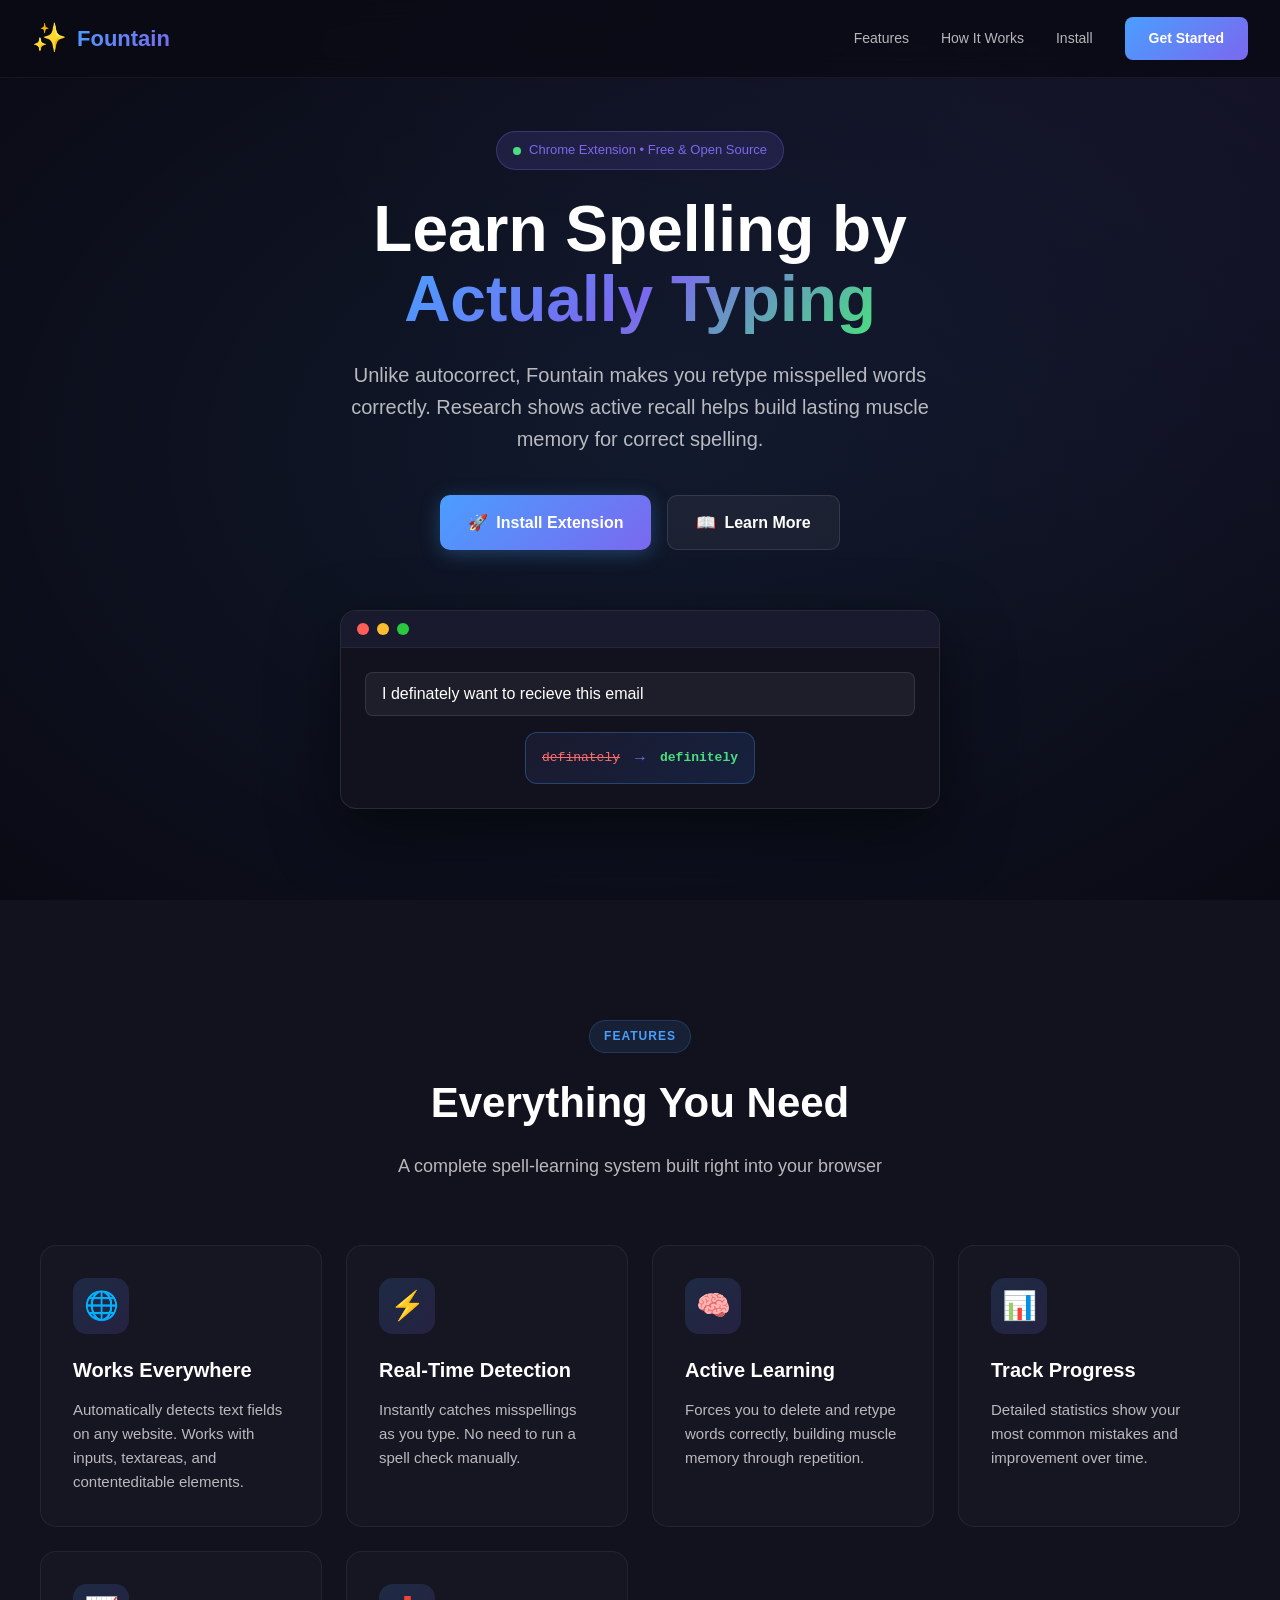
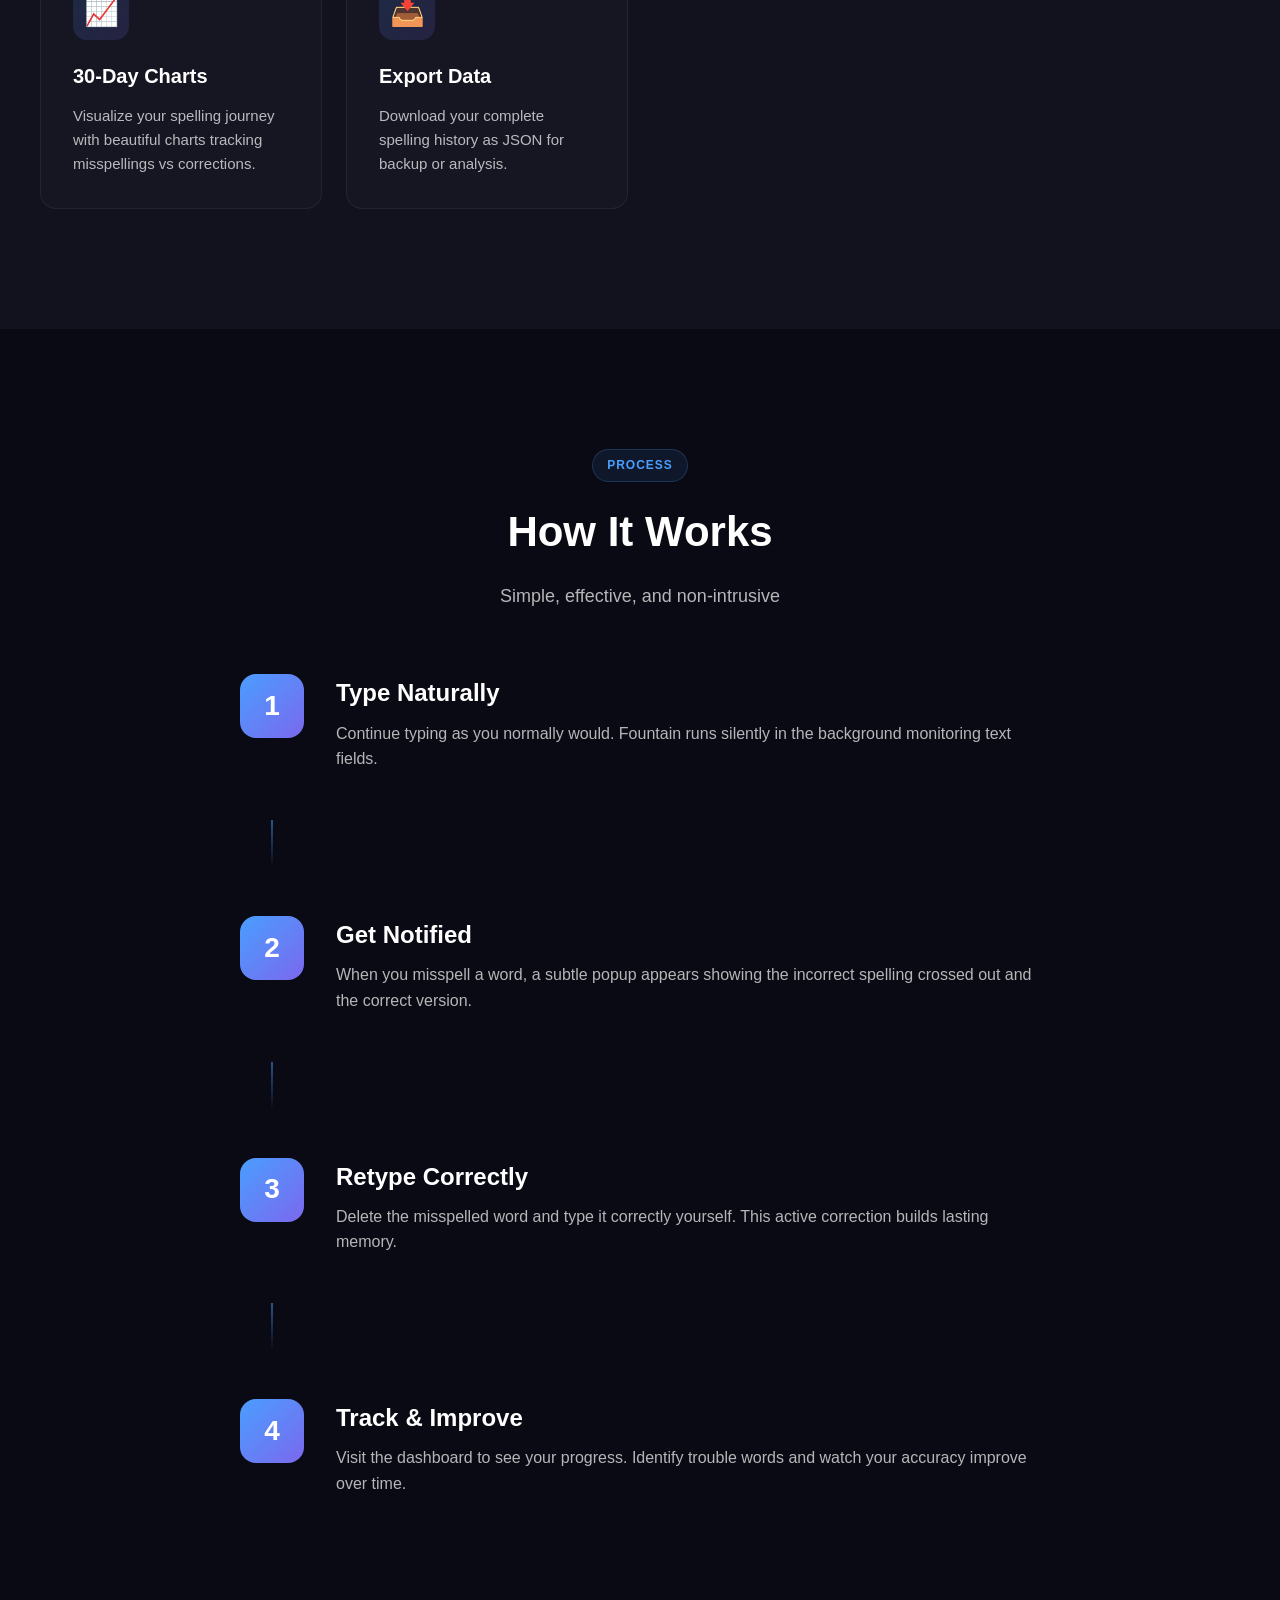
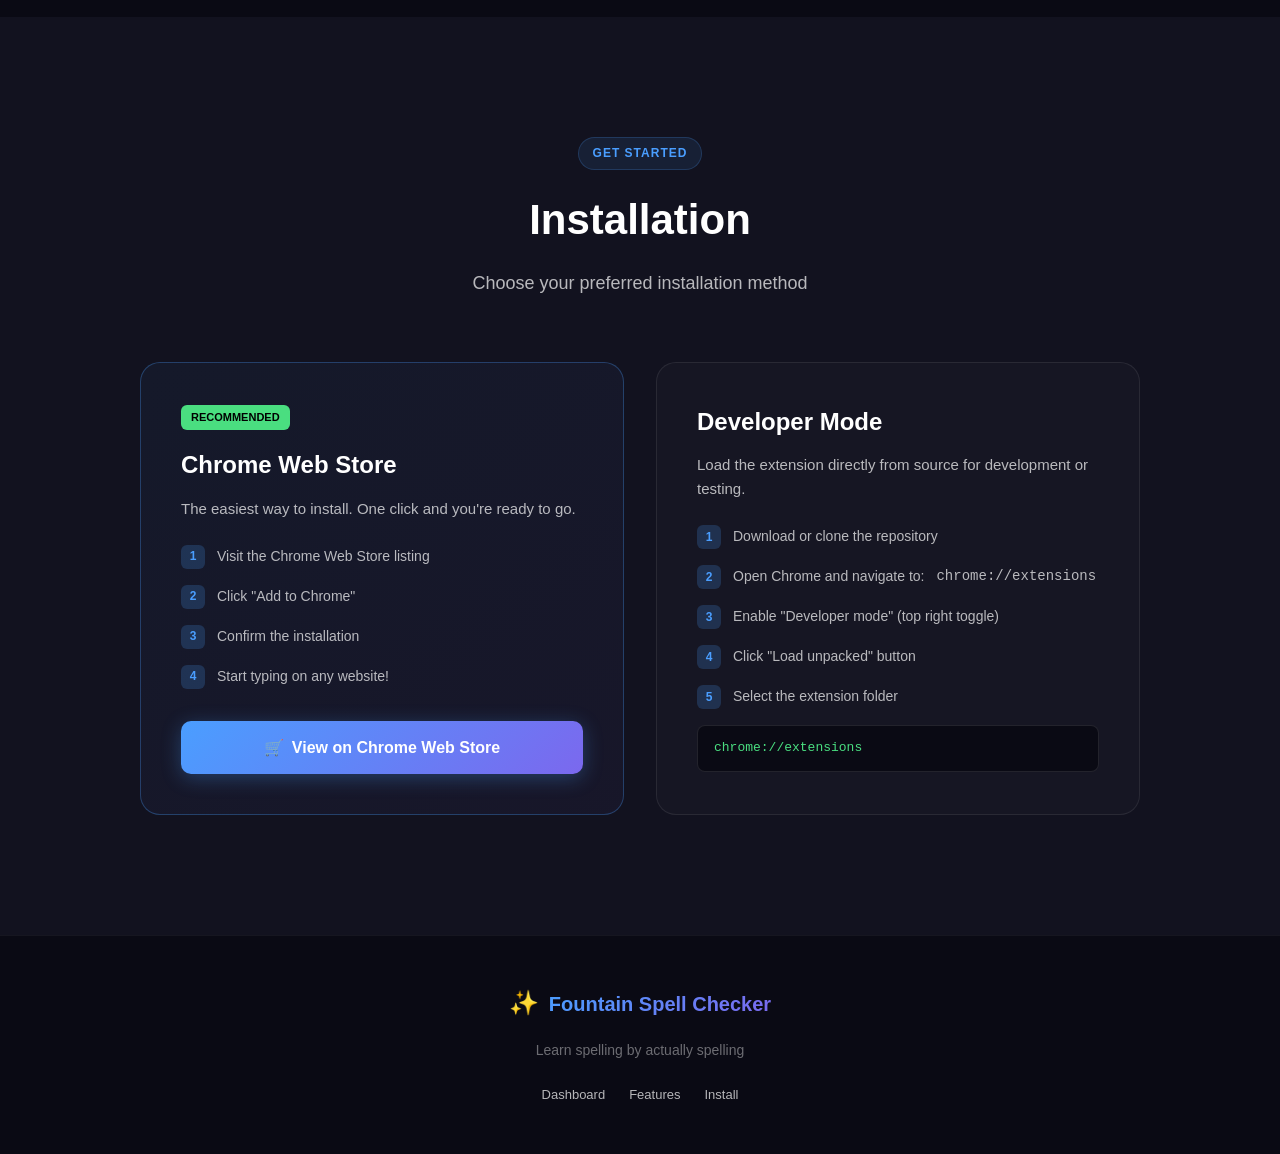
==== landing.html @ f5c1f51e "Initial commit: Fountain Spell Checker Chrome Extension" ====
<!DOCTYPE html>
<html lang="en">
<head>
  <meta charset="UTF-8">
  <meta name="viewport" content="width=device-width, initial-scale=1.0">
  <title>Fountain Spell Checker - Learn by Retyping</title>
  <style>
    /**
     * Fountain Spell Checker - Landing Page Styles
     * Dark theme with blue (#4a9eff) and purple (#7b68ee) accents
     */
    
    /* ============================================================
       CSS VARIABLES
       ============================================================ */
    :root {
      --bg-primary: #0a0a14;
      --bg-secondary: #12121f;
      --bg-tertiary: #1a1a2e;
      --text-primary: #ffffff;
      --text-secondary: rgba(255, 255, 255, 0.7);
      --text-muted: rgba(255, 255, 255, 0.4);
      --accent-blue: #4a9eff;
      --accent-purple: #7b68ee;
      --accent-green: #4ade80;
      --accent-red: #ff6b6b;
    }
    
    /* ============================================================
       BASE STYLES
       ============================================================ */
    * {
      margin: 0;
      padding: 0;
      box-sizing: border-box;
    }
    
    html {
      scroll-behavior: smooth;
    }
    
    body {
      font-family: 'Segoe UI', -apple-system, BlinkMacSystemFont, Roboto, sans-serif;
      background: var(--bg-primary);
      color: var(--text-primary);
      line-height: 1.6;
      overflow-x: hidden;
    }
    
    /* ============================================================
       NAVIGATION
       ============================================================ */
    nav {
      position: fixed;
      top: 0;
      left: 0;
      right: 0;
      z-index: 100;
      padding: 16px 32px;
      display: flex;
      justify-content: space-between;
      align-items: center;
      background: rgba(10, 10, 20, 0.8);
      backdrop-filter: blur(12px);
      border-bottom: 1px solid rgba(255, 255, 255, 0.05);
    }
    
    .nav-logo {
      display: flex;
      align-items: center;
      gap: 10px;
      text-decoration: none;
    }
    
    .nav-logo-icon {
      font-size: 28px;
    }
    
    .nav-logo-text {
      font-size: 22px;
      font-weight: 700;
      background: linear-gradient(135deg, var(--accent-blue), var(--accent-purple));
      -webkit-background-clip: text;
      -webkit-text-fill-color: transparent;
      background-clip: text;
    }
    
    .nav-links {
      display: flex;
      gap: 32px;
      align-items: center;
    }
    
    .nav-links a {
      color: var(--text-secondary);
      text-decoration: none;
      font-size: 14px;
      transition: color 0.2s ease;
    }
    
    .nav-links a:hover {
      color: var(--text-primary);
    }
    
    .nav-cta {
      padding: 10px 24px;
      background: linear-gradient(135deg, var(--accent-blue), var(--accent-purple));
      border-radius: 8px;
      font-weight: 600;
      color: white !important;
      transition: transform 0.2s ease, box-shadow 0.2s ease;
    }
    
    .nav-cta:hover {
      transform: translateY(-2px);
      box-shadow: 0 4px 20px rgba(74, 158, 255, 0.4);
    }
    
    /* ============================================================
       HERO SECTION
       ============================================================ */
    .hero {
      min-height: 100vh;
      display: flex;
      flex-direction: column;
      justify-content: center;
      align-items: center;
      text-align: center;
      padding: 120px 32px 80px;
      position: relative;
      overflow: hidden;
    }
    
    .hero::before {
      content: '';
      position: absolute;
      top: -50%;
      left: -50%;
      width: 200%;
      height: 200%;
      background: radial-gradient(ellipse at center, rgba(74, 158, 255, 0.1) 0%, transparent 50%),
                  radial-gradient(ellipse at 80% 20%, rgba(123, 104, 238, 0.1) 0%, transparent 40%);
      animation: aurora 20s ease infinite;
    }
    
    @keyframes aurora {
      0%, 100% { transform: rotate(0deg) scale(1); }
      50% { transform: rotate(180deg) scale(1.1); }
    }
    
    .hero-content {
      position: relative;
      z-index: 1;
      max-width: 800px;
    }
    
    .hero-badge {
      display: inline-flex;
      align-items: center;
      gap: 8px;
      padding: 8px 16px;
      background: rgba(123, 104, 238, 0.15);
      border: 1px solid rgba(123, 104, 238, 0.3);
      border-radius: 50px;
      font-size: 13px;
      color: var(--accent-purple);
      margin-bottom: 24px;
    }
    
    .hero-badge-dot {
      width: 8px;
      height: 8px;
      background: var(--accent-green);
      border-radius: 50%;
      animation: pulse 2s ease infinite;
    }
    
    @keyframes pulse {
      0%, 100% { opacity: 1; }
      50% { opacity: 0.5; }
    }
    
    .hero-title {
      font-size: 64px;
      font-weight: 800;
      line-height: 1.1;
      margin-bottom: 24px;
    }
    
    .hero-title-gradient {
      background: linear-gradient(135deg, var(--accent-blue), var(--accent-purple), var(--accent-green));
      -webkit-background-clip: text;
      -webkit-text-fill-color: transparent;
      background-clip: text;
    }
    
    .hero-subtitle {
      font-size: 20px;
      color: var(--text-secondary);
      max-width: 600px;
      margin: 0 auto 40px;
    }
    
    .hero-buttons {
      display: flex;
      gap: 16px;
      justify-content: center;
      flex-wrap: wrap;
    }
    
    .btn {
      display: inline-flex;
      align-items: center;
      gap: 8px;
      padding: 14px 28px;
      border-radius: 10px;
      font-size: 16px;
      font-weight: 600;
      text-decoration: none;
      transition: all 0.3s ease;
      cursor: pointer;
      border: none;
    }
    
    .btn-primary {
      background: linear-gradient(135deg, var(--accent-blue), var(--accent-purple));
      color: white;
      box-shadow: 0 4px 20px rgba(74, 158, 255, 0.3);
    }
    
    .btn-primary:hover {
      transform: translateY(-3px);
      box-shadow: 0 8px 32px rgba(74, 158, 255, 0.4);
    }
    
    .btn-secondary {
      background: rgba(255, 255, 255, 0.05);
      color: var(--text-primary);
      border: 1px solid rgba(255, 255, 255, 0.1);
    }
    
    .btn-secondary:hover {
      background: rgba(255, 255, 255, 0.1);
      border-color: rgba(255, 255, 255, 0.2);
    }
    
    /* Demo Preview */
    .hero-demo {
      margin-top: 60px;
      position: relative;
    }
    
    .demo-window {
      background: var(--bg-secondary);
      border: 1px solid rgba(255, 255, 255, 0.1);
      border-radius: 16px;
      overflow: hidden;
      box-shadow: 0 24px 64px rgba(0, 0, 0, 0.5);
      max-width: 600px;
      margin: 0 auto;
    }
    
    .demo-titlebar {
      display: flex;
      align-items: center;
      gap: 8px;
      padding: 12px 16px;
      background: var(--bg-tertiary);
      border-bottom: 1px solid rgba(255, 255, 255, 0.05);
    }
    
    .demo-dot {
      width: 12px;
      height: 12px;
      border-radius: 50%;
    }
    
    .demo-dot.red { background: #ff5f57; }
    .demo-dot.yellow { background: #febc2e; }
    .demo-dot.green { background: #28c840; }
    
    .demo-content {
      padding: 24px;
    }
    
    .demo-input {
      width: 100%;
      padding: 12px 16px;
      background: rgba(255, 255, 255, 0.05);
      border: 1px solid rgba(255, 255, 255, 0.1);
      border-radius: 8px;
      color: var(--text-primary);
      font-size: 16px;
    }
    
    .demo-popup {
      display: inline-flex;
      align-items: center;
      gap: 12px;
      margin-top: 16px;
      padding: 12px 16px;
      background: linear-gradient(145deg, var(--bg-tertiary), #16213e);
      border: 1px solid rgba(74, 158, 255, 0.3);
      border-radius: 12px;
      animation: float 3s ease-in-out infinite;
    }
    
    @keyframes float {
      0%, 100% { transform: translateY(0); }
      50% { transform: translateY(-8px); }
    }
    
    .demo-wrong {
      color: var(--accent-red);
      text-decoration: line-through;
      font-family: monospace;
    }
    
    .demo-arrow {
      color: var(--accent-purple);
    }
    
    .demo-correct {
      color: var(--accent-green);
      font-family: monospace;
      font-weight: 600;
    }
    
    /* ============================================================
       FEATURES SECTION
       ============================================================ */
    .features {
      padding: 120px 32px;
      background: var(--bg-secondary);
    }
    
    .section-header {
      text-align: center;
      max-width: 600px;
      margin: 0 auto 64px;
    }
    
    .section-label {
      display: inline-block;
      padding: 6px 14px;
      background: rgba(74, 158, 255, 0.1);
      border: 1px solid rgba(74, 158, 255, 0.2);
      border-radius: 50px;
      font-size: 12px;
      font-weight: 600;
      color: var(--accent-blue);
      text-transform: uppercase;
      letter-spacing: 1px;
      margin-bottom: 16px;
    }
    
    .section-title {
      font-size: 42px;
      font-weight: 700;
      margin-bottom: 16px;
    }
    
    .section-subtitle {
      font-size: 18px;
      color: var(--text-secondary);
    }
    
    .features-grid {
      display: grid;
      grid-template-columns: repeat(auto-fit, minmax(280px, 1fr));
      gap: 24px;
      max-width: 1200px;
      margin: 0 auto;
    }
    
    .feature-card {
      background: rgba(255, 255, 255, 0.02);
      border: 1px solid rgba(255, 255, 255, 0.06);
      border-radius: 16px;
      padding: 32px;
      transition: all 0.3s ease;
    }
    
    .feature-card:hover {
      background: rgba(255, 255, 255, 0.04);
      border-color: rgba(74, 158, 255, 0.2);
      transform: translateY(-4px);
    }
    
    .feature-icon {
      width: 56px;
      height: 56px;
      background: linear-gradient(135deg, rgba(74, 158, 255, 0.15), rgba(123, 104, 238, 0.15));
      border-radius: 14px;
      display: flex;
      align-items: center;
      justify-content: center;
      font-size: 28px;
      margin-bottom: 20px;
    }
    
    .feature-title {
      font-size: 20px;
      font-weight: 600;
      margin-bottom: 12px;
    }
    
    .feature-description {
      font-size: 15px;
      color: var(--text-secondary);
      line-height: 1.6;
    }
    
    /* ============================================================
       HOW IT WORKS SECTION
       ============================================================ */
    .how-it-works {
      padding: 120px 32px;
      background: var(--bg-primary);
    }
    
    .steps {
      display: flex;
      flex-direction: column;
      gap: 48px;
      max-width: 800px;
      margin: 0 auto;
    }
    
    .step {
      display: flex;
      gap: 32px;
      align-items: flex-start;
    }
    
    .step-number {
      flex-shrink: 0;
      width: 64px;
      height: 64px;
      background: linear-gradient(135deg, var(--accent-blue), var(--accent-purple));
      border-radius: 16px;
      display: flex;
      align-items: center;
      justify-content: center;
      font-size: 28px;
      font-weight: 700;
      color: white;
    }
    
    .step-content {
      flex: 1;
    }
    
    .step-title {
      font-size: 24px;
      font-weight: 600;
      margin-bottom: 8px;
    }
    
    .step-description {
      font-size: 16px;
      color: var(--text-secondary);
    }
    
    .step-connector {
      width: 2px;
      height: 48px;
      background: linear-gradient(to bottom, rgba(74, 158, 255, 0.5), transparent);
      margin-left: 31px;
    }
    
    /* ============================================================
       INSTALLATION SECTION
       ============================================================ */
    .installation {
      padding: 120px 32px;
      background: var(--bg-secondary);
    }
    
    .install-methods {
      display: grid;
      grid-template-columns: repeat(auto-fit, minmax(350px, 1fr));
      gap: 32px;
      max-width: 1000px;
      margin: 0 auto;
    }
    
    .install-card {
      background: rgba(255, 255, 255, 0.02);
      border: 1px solid rgba(255, 255, 255, 0.08);
      border-radius: 20px;
      padding: 40px;
    }
    
    .install-card.recommended {
      border-color: rgba(74, 158, 255, 0.3);
      background: linear-gradient(145deg, rgba(74, 158, 255, 0.05), rgba(123, 104, 238, 0.05));
    }
    
    .install-badge {
      display: inline-block;
      padding: 4px 10px;
      background: var(--accent-green);
      border-radius: 6px;
      font-size: 11px;
      font-weight: 600;
      color: black;
      text-transform: uppercase;
      margin-bottom: 16px;
    }
    
    .install-title {
      font-size: 24px;
      font-weight: 600;
      margin-bottom: 12px;
    }
    
    .install-description {
      font-size: 15px;
      color: var(--text-secondary);
      margin-bottom: 24px;
    }
    
    .install-steps {
      list-style: none;
      counter-reset: install-counter;
    }
    
    .install-steps li {
      counter-increment: install-counter;
      display: flex;
      align-items: flex-start;
      gap: 12px;
      margin-bottom: 16px;
      font-size: 14px;
      color: var(--text-secondary);
    }
    
    .install-steps li::before {
      content: counter(install-counter);
      flex-shrink: 0;
      width: 24px;
      height: 24px;
      background: rgba(74, 158, 255, 0.2);
      border-radius: 6px;
      display: flex;
      align-items: center;
      justify-content: center;
      font-size: 12px;
      font-weight: 600;
      color: var(--accent-blue);
    }
    
    .install-code {
      background: var(--bg-primary);
      border: 1px solid rgba(255, 255, 255, 0.1);
      border-radius: 8px;
      padding: 12px 16px;
      font-family: monospace;
      font-size: 13px;
      color: var(--accent-green);
      margin-top: 16px;
      word-break: break-all;
    }
    
    /* ============================================================
       FOOTER
       ============================================================ */
    footer {
      padding: 48px 32px;
      background: var(--bg-primary);
      border-top: 1px solid rgba(255, 255, 255, 0.05);
      text-align: center;
    }
    
    .footer-logo {
      display: flex;
      align-items: center;
      justify-content: center;
      gap: 10px;
      margin-bottom: 16px;
    }
    
    .footer-logo-icon {
      font-size: 24px;
    }
    
    .footer-logo-text {
      font-size: 20px;
      font-weight: 700;
      background: linear-gradient(135deg, var(--accent-blue), var(--accent-purple));
      -webkit-background-clip: text;
      -webkit-text-fill-color: transparent;
      background-clip: text;
    }
    
    .footer-tagline {
      font-size: 14px;
      color: var(--text-muted);
      margin-bottom: 24px;
    }
    
    .footer-links {
      display: flex;
      gap: 24px;
      justify-content: center;
    }
    
    .footer-links a {
      font-size: 13px;
      color: var(--text-secondary);
      text-decoration: none;
      transition: color 0.2s ease;
    }
    
    .footer-links a:hover {
      color: var(--accent-blue);
    }
    
    /* ============================================================
       RESPONSIVE
       ============================================================ */
    @media (max-width: 768px) {
      nav {
        padding: 12px 20px;
      }
      
      .nav-links {
        display: none;
      }
      
      .hero {
        padding: 100px 20px 60px;
      }
      
      .hero-title {
        font-size: 40px;
      }
      
      .hero-subtitle {
        font-size: 16px;
      }
      
      .features,
      .how-it-works,
      .installation {
        padding: 80px 20px;
      }
      
      .section-title {
        font-size: 32px;
      }
      
      .step {
        flex-direction: column;
        gap: 16px;
      }
      
      .step-connector {
        display: none;
      }
      
      .install-methods {
        grid-template-columns: 1fr;
      }
    }
  </style>
</head>
<body>
  <!-- Navigation -->
  <nav>
    <a href="#" class="nav-logo">
      <span class="nav-logo-icon">✨</span>
      <span class="nav-logo-text">Fountain</span>
    </a>
    <div class="nav-links">
      <a href="#features">Features</a>
      <a href="#how-it-works">How It Works</a>
      <a href="#installation">Install</a>
      <a href="#installation" class="nav-cta">Get Started</a>
    </div>
  </nav>

  <!-- Hero Section -->
  <section class="hero">
    <div class="hero-content">
      <div class="hero-badge">
        <span class="hero-badge-dot"></span>
        Chrome Extension • Free & Open Source
      </div>
      
      <h1 class="hero-title">
        Learn Spelling by<br>
        <span class="hero-title-gradient">Actually Typing</span>
      </h1>
      
      <p class="hero-subtitle">
        Unlike autocorrect, Fountain makes you retype misspelled words correctly. 
        Research shows active recall helps build lasting muscle memory for correct spelling.
      </p>
      
      <div class="hero-buttons">
        <a href="#installation" class="btn btn-primary">
          <span>🚀</span> Install Extension
        </a>
        <a href="#how-it-works" class="btn btn-secondary">
          <span>📖</span> Learn More
        </a>
      </div>
      
      <div class="hero-demo">
        <div class="demo-window">
          <div class="demo-titlebar">
            <span class="demo-dot red"></span>
            <span class="demo-dot yellow"></span>
            <span class="demo-dot green"></span>
          </div>
          <div class="demo-content">
            <input type="text" class="demo-input" value="I definately want to recieve this email" readonly>
            <div class="demo-popup">
              <span class="demo-wrong">definately</span>
              <span class="demo-arrow">→</span>
              <span class="demo-correct">definitely</span>
            </div>
          </div>
        </div>
      </div>
    </div>
  </section>

  <!-- Features Section -->
  <section class="features" id="features">
    <div class="section-header">
      <span class="section-label">Features</span>
      <h2 class="section-title">Everything You Need</h2>
      <p class="section-subtitle">
        A complete spell-learning system built right into your browser
      </p>
    </div>
    
    <div class="features-grid">
      <div class="feature-card">
        <div class="feature-icon">🌐</div>
        <h3 class="feature-title">Works Everywhere</h3>
        <p class="feature-description">
          Automatically detects text fields on any website. Works with inputs, textareas, and contenteditable elements.
        </p>
      </div>
      
      <div class="feature-card">
        <div class="feature-icon">⚡</div>
        <h3 class="feature-title">Real-Time Detection</h3>
        <p class="feature-description">
          Instantly catches misspellings as you type. No need to run a spell check manually.
        </p>
      </div>
      
      <div class="feature-card">
        <div class="feature-icon">🧠</div>
        <h3 class="feature-title">Active Learning</h3>
        <p class="feature-description">
          Forces you to delete and retype words correctly, building muscle memory through repetition.
        </p>
      </div>
      
      <div class="feature-card">
        <div class="feature-icon">📊</div>
        <h3 class="feature-title">Track Progress</h3>
        <p class="feature-description">
          Detailed statistics show your most common mistakes and improvement over time.
        </p>
      </div>
      
      <div class="feature-card">
        <div class="feature-icon">📈</div>
        <h3 class="feature-title">30-Day Charts</h3>
        <p class="feature-description">
          Visualize your spelling journey with beautiful charts tracking misspellings vs corrections.
        </p>
      </div>
      
      <div class="feature-card">
        <div class="feature-icon">📥</div>
        <h3 class="feature-title">Export Data</h3>
        <p class="feature-description">
          Download your complete spelling history as JSON for backup or analysis.
        </p>
      </div>
    </div>
  </section>

  <!-- How It Works Section -->
  <section class="how-it-works" id="how-it-works">
    <div class="section-header">
      <span class="section-label">Process</span>
      <h2 class="section-title">How It Works</h2>
      <p class="section-subtitle">
        Simple, effective, and non-intrusive
      </p>
    </div>
    
    <div class="steps">
      <div class="step">
        <div class="step-number">1</div>
        <div class="step-content">
          <h3 class="step-title">Type Naturally</h3>
          <p class="step-description">
            Continue typing as you normally would. Fountain runs silently in the background monitoring text fields.
          </p>
        </div>
      </div>
      
      <div class="step-connector"></div>
      
      <div class="step">
        <div class="step-number">2</div>
        <div class="step-content">
          <h3 class="step-title">Get Notified</h3>
          <p class="step-description">
            When you misspell a word, a subtle popup appears showing the incorrect spelling crossed out and the correct version.
          </p>
        </div>
      </div>
      
      <div class="step-connector"></div>
      
      <div class="step">
        <div class="step-number">3</div>
        <div class="step-content">
          <h3 class="step-title">Retype Correctly</h3>
          <p class="step-description">
            Delete the misspelled word and type it correctly yourself. This active correction builds lasting memory.
          </p>
        </div>
      </div>
      
      <div class="step-connector"></div>
      
      <div class="step">
        <div class="step-number">4</div>
        <div class="step-content">
          <h3 class="step-title">Track & Improve</h3>
          <p class="step-description">
            Visit the dashboard to see your progress. Identify trouble words and watch your accuracy improve over time.
          </p>
        </div>
      </div>
    </div>
  </section>

  <!-- Installation Section -->
  <section class="installation" id="installation">
    <div class="section-header">
      <span class="section-label">Get Started</span>
      <h2 class="section-title">Installation</h2>
      <p class="section-subtitle">
        Choose your preferred installation method
      </p>
    </div>
    
    <div class="install-methods">
      <div class="install-card recommended">
        <span class="install-badge">Recommended</span>
        <h3 class="install-title">Chrome Web Store</h3>
        <p class="install-description">
          The easiest way to install. One click and you're ready to go.
        </p>
        <ul class="install-steps">
          <li>Visit the Chrome Web Store listing</li>
          <li>Click "Add to Chrome"</li>
          <li>Confirm the installation</li>
          <li>Start typing on any website!</li>
        </ul>
        <a href="#" class="btn btn-primary" style="width: 100%; justify-content: center; margin-top: 16px;">
          <span>🛒</span> View on Chrome Web Store
        </a>
      </div>
      
      <div class="install-card">
        <h3 class="install-title">Developer Mode</h3>
        <p class="install-description">
          Load the extension directly from source for development or testing.
        </p>
        <ul class="install-steps">
          <li>Download or clone the repository</li>
          <li>Open Chrome and navigate to: <code>chrome://extensions</code></li>
          <li>Enable "Developer mode" (top right toggle)</li>
          <li>Click "Load unpacked" button</li>
          <li>Select the extension folder</li>
        </ul>
        <div class="install-code">
          chrome://extensions
        </div>
      </div>
    </div>
  </section>

  <!-- Footer -->
  <footer>
    <div class="footer-logo">
      <span class="footer-logo-icon">✨</span>
      <span class="footer-logo-text">Fountain Spell Checker</span>
    </div>
    <p class="footer-tagline">Learn spelling by actually spelling</p>
    <div class="footer-links">
      <a href="dashboard.html">Dashboard</a>
      <a href="#features">Features</a>
      <a href="#installation">Install</a>
    </div>
  </footer>
</body>
</html>
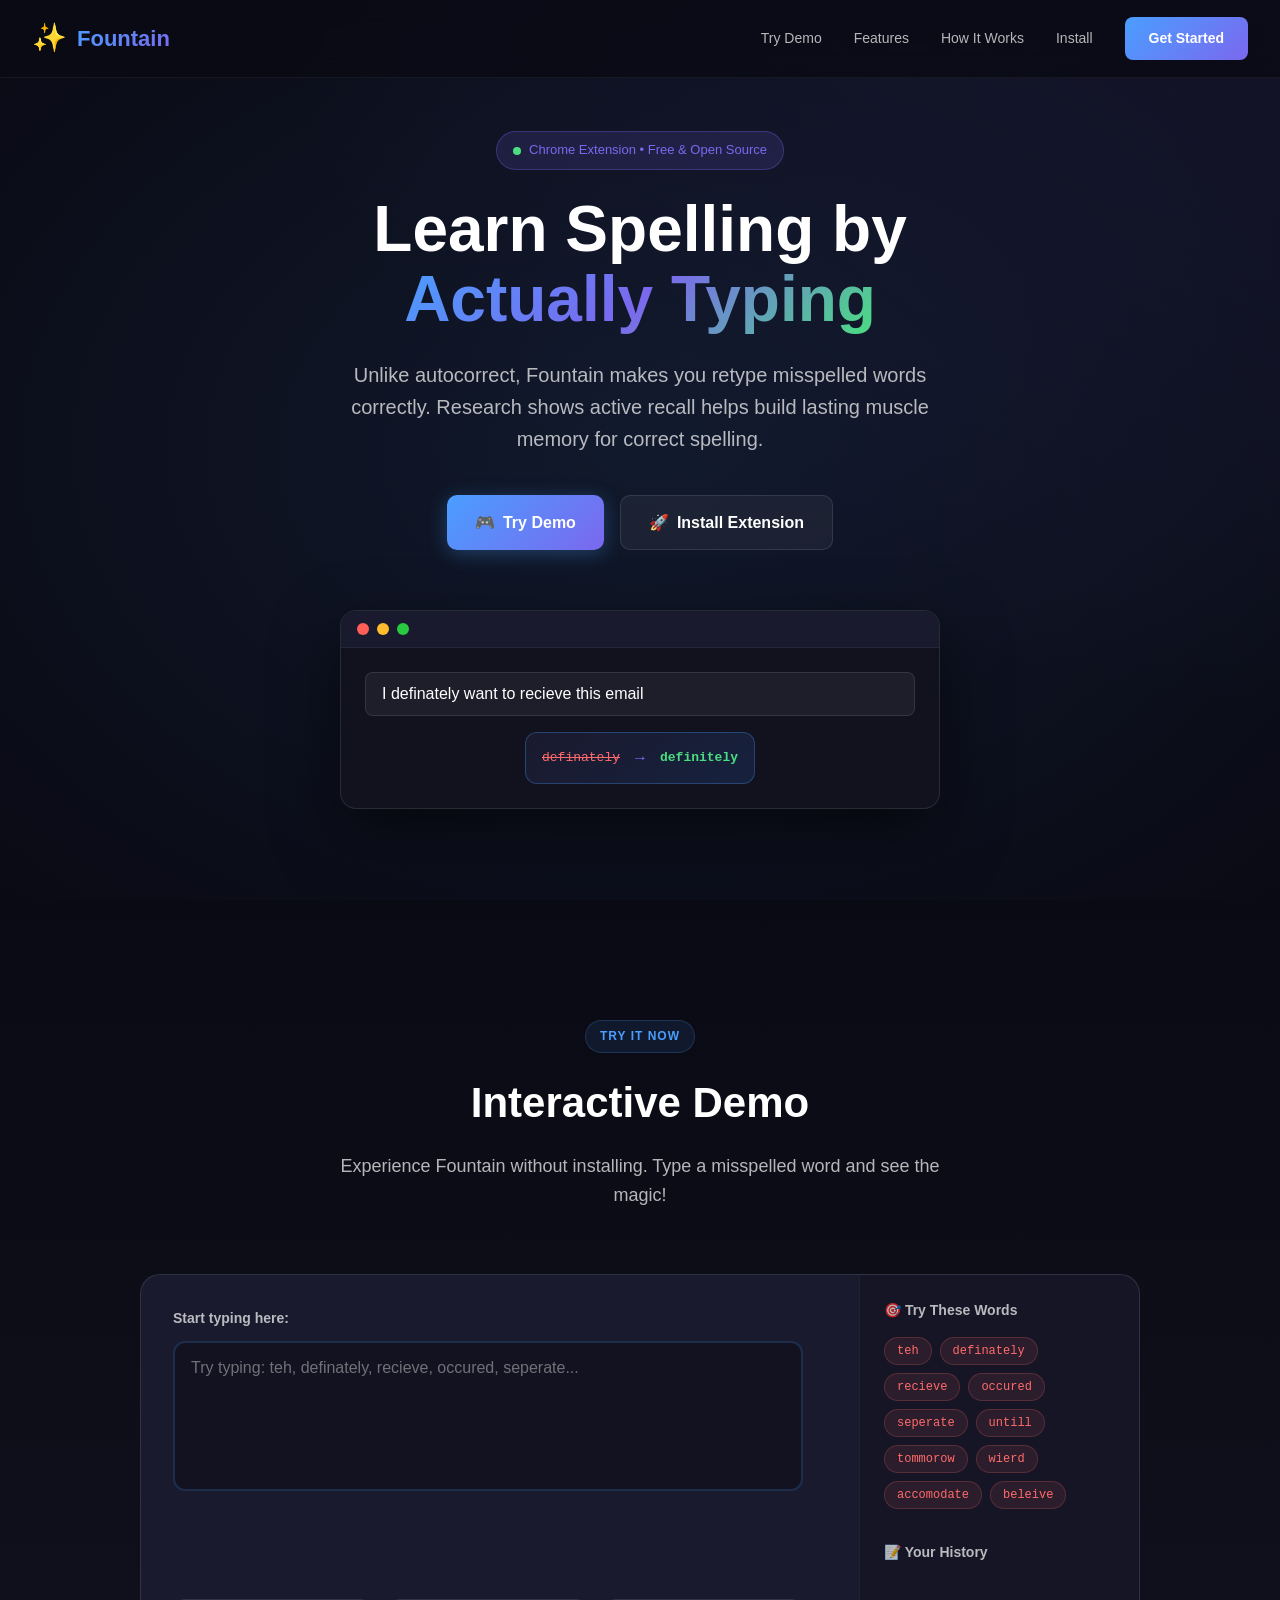
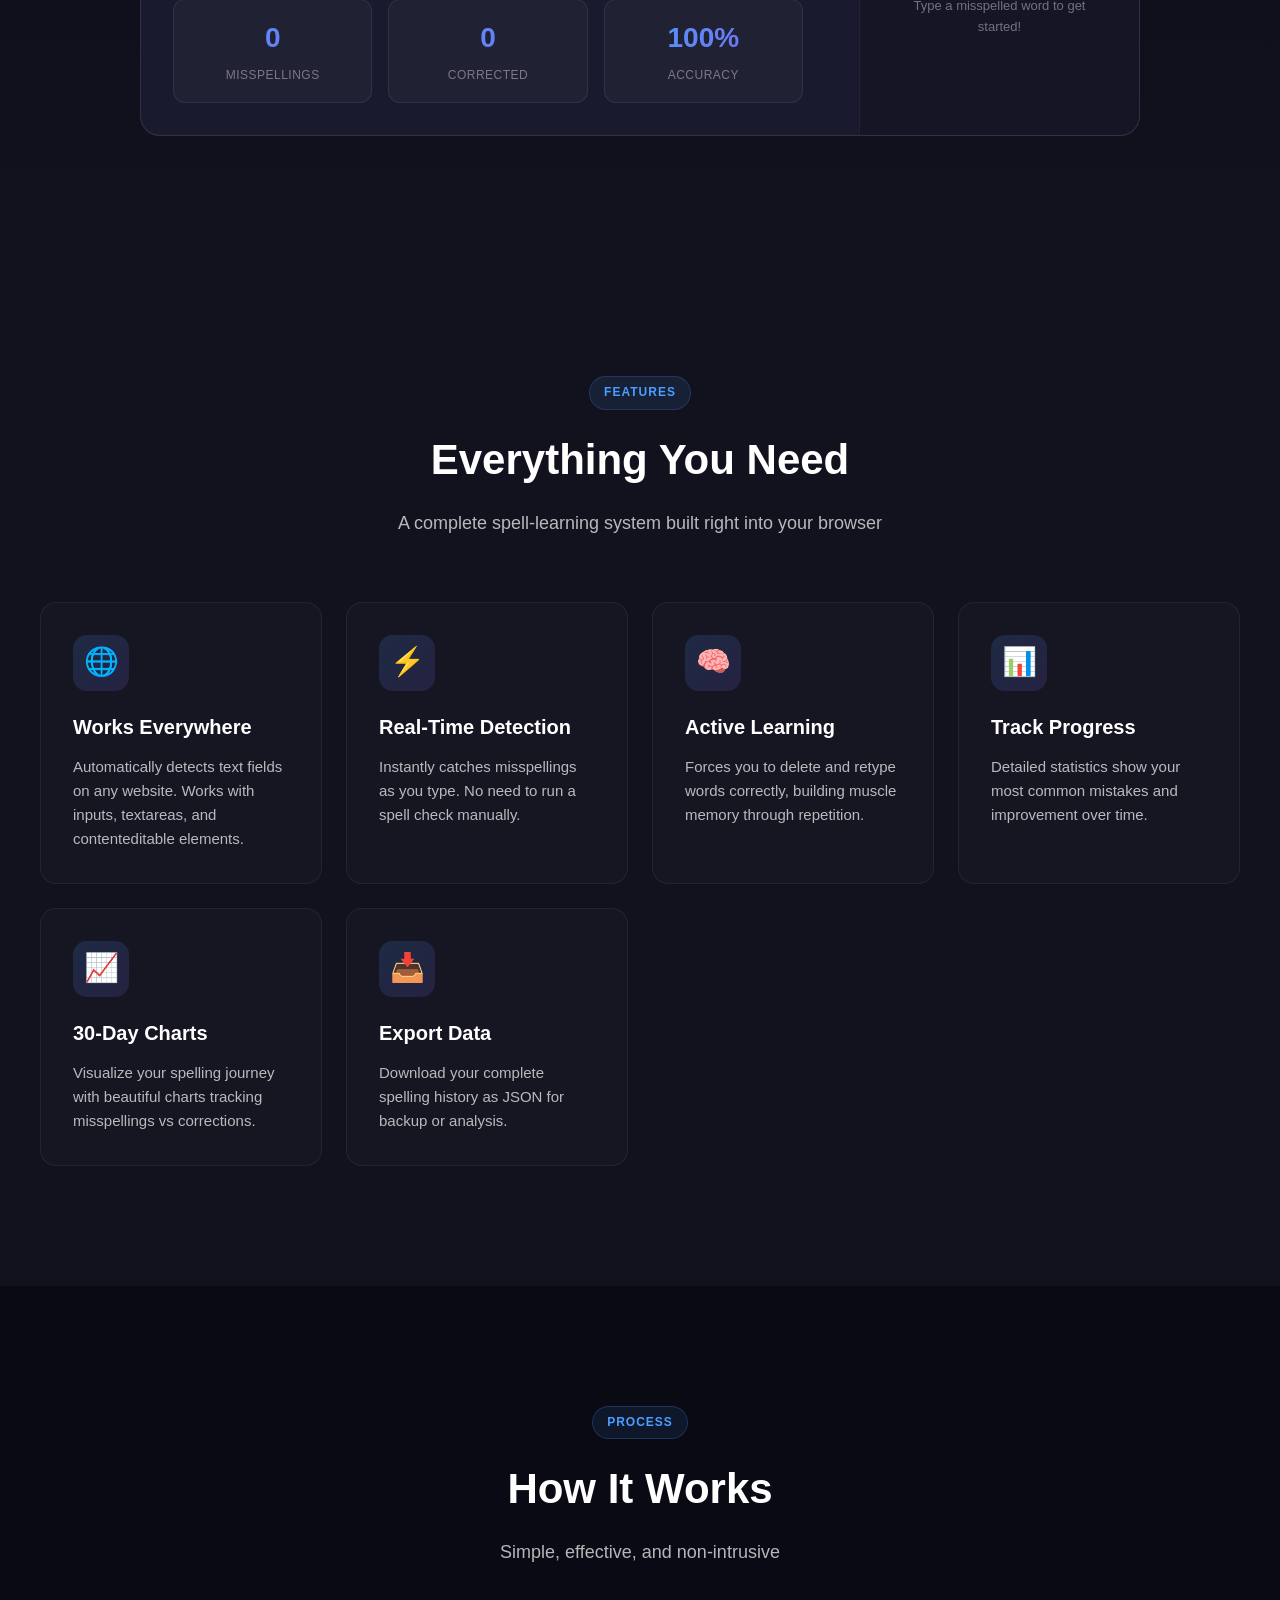
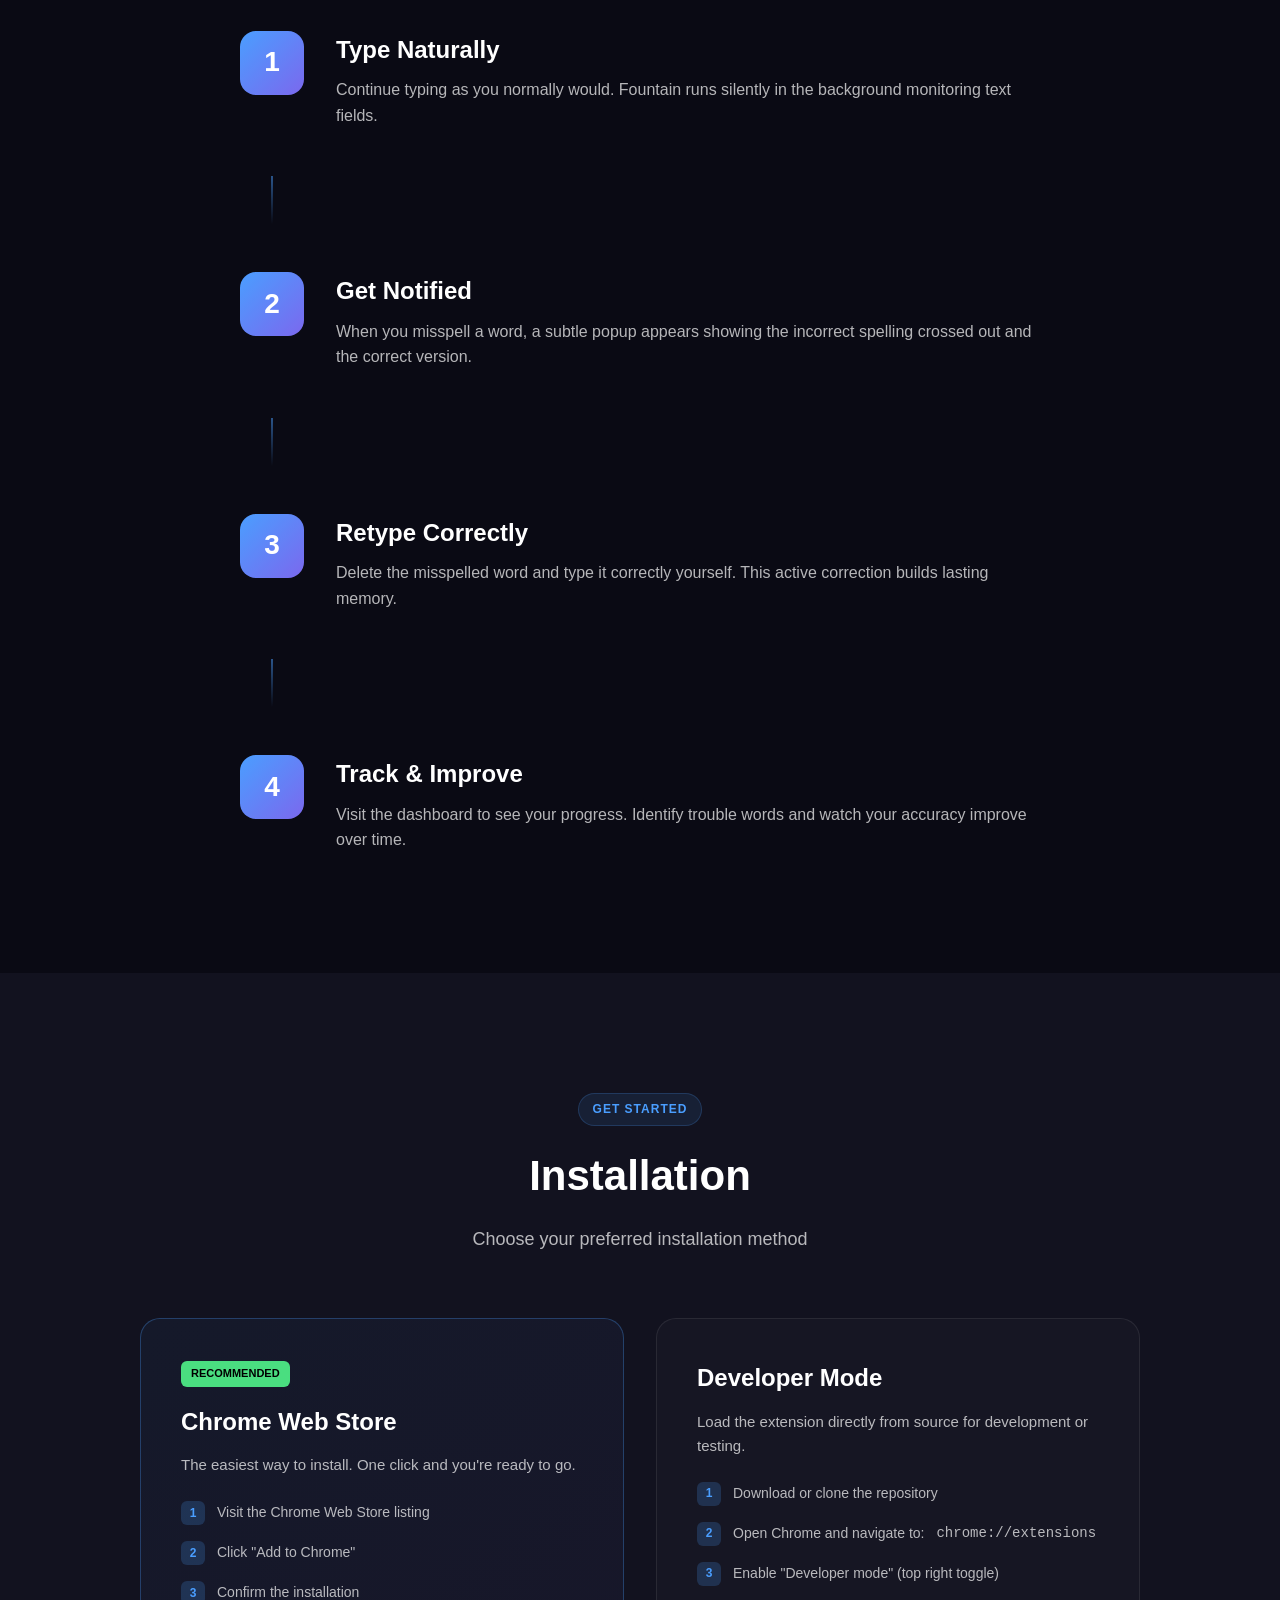
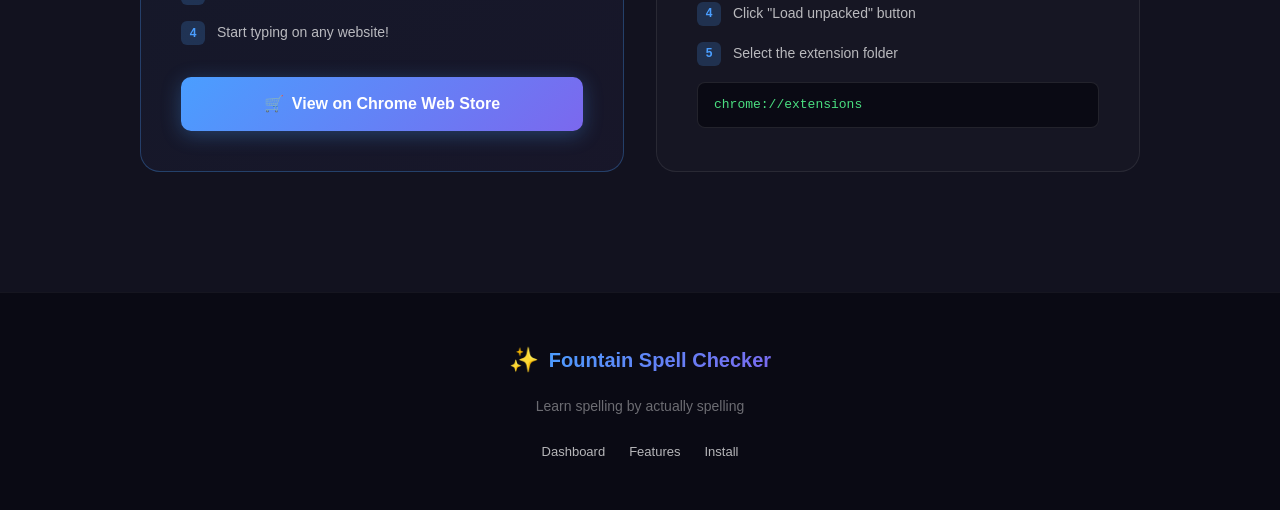
==== commit de73b16e: "Add interactive demo section to landing page" ====
--- a/landing.html
+++ b/landing.html
@@ -327,6 +327,348 @@
     }
     
     /* ============================================================
+       INTERACTIVE DEMO SECTION
+       ============================================================ */
+    .demo-section {
+      padding: 120px 32px;
+      background: linear-gradient(180deg, var(--bg-primary) 0%, var(--bg-secondary) 100%);
+    }
+    
+    .interactive-demo {
+      max-width: 1000px;
+      margin: 0 auto;
+      position: relative;
+    }
+    
+    .demo-container {
+      display: grid;
+      grid-template-columns: 1fr 280px;
+      gap: 24px;
+      background: var(--bg-tertiary);
+      border: 1px solid rgba(255, 255, 255, 0.1);
+      border-radius: 20px;
+      overflow: hidden;
+    }
+    
+    .demo-main {
+      padding: 32px;
+    }
+    
+    .demo-typing-area {
+      position: relative;
+    }
+    
+    .demo-label {
+      display: block;
+      font-size: 14px;
+      font-weight: 600;
+      margin-bottom: 12px;
+      color: var(--text-secondary);
+    }
+    
+    .demo-textarea {
+      width: 100%;
+      height: 150px;
+      padding: 16px;
+      background: rgba(0, 0, 0, 0.3);
+      border: 2px solid rgba(74, 158, 255, 0.2);
+      border-radius: 12px;
+      color: var(--text-primary);
+      font-size: 16px;
+      font-family: inherit;
+      resize: none;
+      transition: all 0.3s ease;
+    }
+    
+    .demo-textarea:focus {
+      outline: none;
+      border-color: var(--accent-blue);
+      box-shadow: 0 0 0 4px rgba(74, 158, 255, 0.1);
+    }
+    
+    .demo-textarea::placeholder {
+      color: var(--text-muted);
+    }
+    
+    .demo-spell-popup {
+      position: absolute;
+      bottom: -80px;
+      left: 16px;
+      background: linear-gradient(145deg, #1a1a2e 0%, #16213e 100%);
+      border: 1px solid rgba(74, 158, 255, 0.3);
+      border-radius: 12px;
+      padding: 12px 16px;
+      box-shadow: 0 4px 24px rgba(0, 0, 0, 0.4), 0 0 40px rgba(74, 158, 255, 0.1);
+      z-index: 10;
+      transform: translateY(10px);
+      opacity: 0;
+      transition: all 0.3s cubic-bezier(0.34, 1.56, 0.64, 1);
+    }
+    
+    .demo-spell-popup.visible {
+      transform: translateY(0);
+      opacity: 1;
+    }
+    
+    .demo-spell-popup.hidden {
+      display: none;
+    }
+    
+    .popup-icon {
+      position: absolute;
+      top: -12px;
+      left: 16px;
+      width: 24px;
+      height: 24px;
+      background: linear-gradient(135deg, var(--accent-blue), var(--accent-purple));
+      border-radius: 50%;
+      display: flex;
+      align-items: center;
+      justify-content: center;
+      font-size: 12px;
+      box-shadow: 0 2px 8px rgba(74, 158, 255, 0.4);
+      animation: pulse-glow 2s ease-in-out infinite;
+    }
+    
+    @keyframes pulse-glow {
+      0%, 100% { box-shadow: 0 2px 8px rgba(74, 158, 255, 0.4); }
+      50% { box-shadow: 0 2px 16px rgba(123, 104, 238, 0.6); }
+    }
+    
+    .popup-content {
+      display: flex;
+      align-items: center;
+      gap: 10px;
+      margin-top: 4px;
+    }
+    
+    .popup-wrong {
+      color: var(--accent-red);
+      text-decoration: line-through;
+      font-family: 'SF Mono', Monaco, monospace;
+      font-size: 15px;
+      background: rgba(255, 107, 107, 0.1);
+      padding: 2px 8px;
+      border-radius: 4px;
+    }
+    
+    .popup-arrow {
+      color: var(--accent-purple);
+      font-size: 16px;
+      animation: bounce-arrow 1s ease-in-out infinite;
+    }
+    
+    @keyframes bounce-arrow {
+      0%, 100% { transform: translateX(0); }
+      50% { transform: translateX(4px); }
+    }
+    
+    .popup-correct {
+      color: var(--accent-green);
+      font-family: 'SF Mono', Monaco, monospace;
+      font-size: 15px;
+      font-weight: 600;
+      background: rgba(74, 222, 128, 0.1);
+      padding: 2px 8px;
+      border-radius: 4px;
+      border: 1px solid rgba(74, 222, 128, 0.3);
+    }
+    
+    .popup-hint {
+      margin-top: 8px;
+      font-size: 11px;
+      color: var(--text-muted);
+      text-transform: uppercase;
+      letter-spacing: 0.5px;
+    }
+    
+    .demo-stats {
+      display: flex;
+      gap: 16px;
+      margin-top: 100px;
+    }
+    
+    .demo-stat {
+      flex: 1;
+      background: rgba(255, 255, 255, 0.03);
+      border: 1px solid rgba(255, 255, 255, 0.08);
+      border-radius: 12px;
+      padding: 16px;
+      text-align: center;
+      transition: all 0.3s ease;
+    }
+    
+    .demo-stat:hover {
+      background: rgba(255, 255, 255, 0.05);
+      border-color: rgba(74, 158, 255, 0.2);
+    }
+    
+    .demo-stat-value {
+      display: block;
+      font-size: 28px;
+      font-weight: 700;
+      background: linear-gradient(135deg, var(--accent-blue), var(--accent-purple));
+      -webkit-background-clip: text;
+      -webkit-text-fill-color: transparent;
+      background-clip: text;
+    }
+    
+    .demo-stat-label {
+      font-size: 12px;
+      color: var(--text-muted);
+      text-transform: uppercase;
+      letter-spacing: 0.5px;
+    }
+    
+    .demo-sidebar {
+      background: rgba(0, 0, 0, 0.2);
+      padding: 24px;
+      border-left: 1px solid rgba(255, 255, 255, 0.05);
+    }
+    
+    .sidebar-title {
+      font-size: 14px;
+      font-weight: 600;
+      margin-bottom: 16px;
+      color: var(--text-secondary);
+    }
+    
+    .word-chips {
+      display: flex;
+      flex-wrap: wrap;
+      gap: 8px;
+      margin-bottom: 32px;
+    }
+    
+    .word-chip {
+      padding: 6px 12px;
+      background: rgba(255, 107, 107, 0.1);
+      border: 1px solid rgba(255, 107, 107, 0.2);
+      border-radius: 20px;
+      color: var(--accent-red);
+      font-size: 12px;
+      font-family: 'SF Mono', Monaco, monospace;
+      cursor: pointer;
+      transition: all 0.2s ease;
+    }
+    
+    .word-chip:hover {
+      background: rgba(255, 107, 107, 0.2);
+      transform: translateY(-2px);
+    }
+    
+    .word-chip:active {
+      transform: translateY(0);
+    }
+    
+    .history-list {
+      display: flex;
+      flex-direction: column;
+      gap: 8px;
+      max-height: 200px;
+      overflow-y: auto;
+    }
+    
+    .history-empty {
+      font-size: 13px;
+      color: var(--text-muted);
+      text-align: center;
+      padding: 16px;
+    }
+    
+    .history-item {
+      display: flex;
+      justify-content: space-between;
+      align-items: center;
+      padding: 8px 12px;
+      background: rgba(255, 255, 255, 0.03);
+      border-radius: 8px;
+      font-size: 13px;
+      animation: slideIn 0.3s ease;
+    }
+    
+    @keyframes slideIn {
+      from { opacity: 0; transform: translateX(-10px); }
+      to { opacity: 1; transform: translateX(0); }
+    }
+    
+    .history-item.corrected {
+      background: rgba(74, 222, 128, 0.1);
+      border: 1px solid rgba(74, 222, 128, 0.2);
+    }
+    
+    .history-word {
+      font-family: 'SF Mono', Monaco, monospace;
+    }
+    
+    .history-word.wrong {
+      color: var(--accent-red);
+      text-decoration: line-through;
+    }
+    
+    .history-word.correct {
+      color: var(--accent-green);
+    }
+    
+    .history-status {
+      font-size: 11px;
+      padding: 2px 8px;
+      border-radius: 10px;
+    }
+    
+    .history-status.pending {
+      background: rgba(255, 107, 107, 0.2);
+      color: var(--accent-red);
+    }
+    
+    .history-status.done {
+      background: rgba(74, 222, 128, 0.2);
+      color: var(--accent-green);
+    }
+    
+    .demo-success {
+      position: fixed;
+      top: 50%;
+      left: 50%;
+      transform: translate(-50%, -50%) scale(0.8);
+      background: linear-gradient(145deg, var(--bg-tertiary), #16213e);
+      border: 2px solid var(--accent-green);
+      border-radius: 20px;
+      padding: 32px 48px;
+      text-align: center;
+      z-index: 1000;
+      opacity: 0;
+      transition: all 0.4s cubic-bezier(0.34, 1.56, 0.64, 1);
+      box-shadow: 0 0 60px rgba(74, 222, 128, 0.3);
+    }
+    
+    .demo-success.visible {
+      opacity: 1;
+      transform: translate(-50%, -50%) scale(1);
+    }
+    
+    .demo-success.hidden {
+      display: none;
+    }
+    
+    .success-icon {
+      font-size: 48px;
+      margin-bottom: 12px;
+      animation: bounce 0.6s ease;
+    }
+    
+    @keyframes bounce {
+      0%, 100% { transform: translateY(0); }
+      50% { transform: translateY(-10px); }
+    }
+    
+    .success-text {
+      font-size: 18px;
+      font-weight: 600;
+      color: var(--accent-green);
+    }
+    
+    /* ============================================================
        FEATURES SECTION
        ============================================================ */
     .features {
@@ -663,6 +1005,26 @@
       .install-methods {
         grid-template-columns: 1fr;
       }
+      
+      .demo-container {
+        grid-template-columns: 1fr;
+      }
+      
+      .demo-sidebar {
+        border-left: none;
+        border-top: 1px solid rgba(255, 255, 255, 0.05);
+      }
+      
+      .demo-stats {
+        flex-direction: column;
+        margin-top: 80px;
+      }
+      
+      .demo-spell-popup {
+        bottom: -100px;
+        left: 8px;
+        right: 8px;
+      }
     }
   </style>
 </head>
@@ -674,6 +1036,7 @@
       <span class="nav-logo-text">Fountain</span>
     </a>
     <div class="nav-links">
+      <a href="#demo">Try Demo</a>
       <a href="#features">Features</a>
       <a href="#how-it-works">How It Works</a>
       <a href="#installation">Install</a>
@@ -700,11 +1063,11 @@
       </p>
       
       <div class="hero-buttons">
-        <a href="#installation" class="btn btn-primary">
+        <a href="#demo" class="btn btn-primary">
+          <span>🎮</span> Try Demo
+        </a>
+        <a href="#installation" class="btn btn-secondary">
           <span>🚀</span> Install Extension
-        </a>
-        <a href="#how-it-works" class="btn btn-secondary">
-          <span>📖</span> Learn More
         </a>
       </div>
       
@@ -728,6 +1091,80 @@
     </div>
   </section>
 
+  <!-- Interactive Demo Section -->
+  <section class="demo-section" id="demo">
+    <div class="section-header">
+      <span class="section-label">Try It Now</span>
+      <h2 class="section-title">Interactive Demo</h2>
+      <p class="section-subtitle">
+        Experience Fountain without installing. Type a misspelled word and see the magic!
+      </p>
+    </div>
+    
+    <div class="interactive-demo">
+      <div class="demo-container">
+        <div class="demo-main">
+          <div class="demo-typing-area">
+            <label class="demo-label">Start typing here:</label>
+            <textarea id="demo-textarea" class="demo-textarea" placeholder="Try typing: teh, definately, recieve, occured, seperate..."></textarea>
+            <div id="demo-spell-popup" class="demo-spell-popup hidden">
+              <div class="popup-icon">✨</div>
+              <div class="popup-content">
+                <span class="popup-wrong" id="popup-wrong"></span>
+                <span class="popup-arrow">→</span>
+                <span class="popup-correct" id="popup-correct"></span>
+              </div>
+              <div class="popup-hint">Delete and retype correctly</div>
+            </div>
+          </div>
+          
+          <div class="demo-stats">
+            <div class="demo-stat">
+              <span class="demo-stat-value" id="demo-misspelled">0</span>
+              <span class="demo-stat-label">Misspellings</span>
+            </div>
+            <div class="demo-stat">
+              <span class="demo-stat-value" id="demo-corrected">0</span>
+              <span class="demo-stat-label">Corrected</span>
+            </div>
+            <div class="demo-stat">
+              <span class="demo-stat-value" id="demo-accuracy">100%</span>
+              <span class="demo-stat-label">Accuracy</span>
+            </div>
+          </div>
+        </div>
+        
+        <div class="demo-sidebar">
+          <h4 class="sidebar-title">🎯 Try These Words</h4>
+          <div class="word-chips">
+            <button class="word-chip" data-word="teh">teh</button>
+            <button class="word-chip" data-word="definately">definately</button>
+            <button class="word-chip" data-word="recieve">recieve</button>
+            <button class="word-chip" data-word="occured">occured</button>
+            <button class="word-chip" data-word="seperate">seperate</button>
+            <button class="word-chip" data-word="untill">untill</button>
+            <button class="word-chip" data-word="tommorow">tommorow</button>
+            <button class="word-chip" data-word="wierd">wierd</button>
+            <button class="word-chip" data-word="accomodate">accomodate</button>
+            <button class="word-chip" data-word="beleive">beleive</button>
+          </div>
+          
+          <div class="demo-history">
+            <h4 class="sidebar-title">📝 Your History</h4>
+            <div id="demo-history-list" class="history-list">
+              <div class="history-empty">Type a misspelled word to get started!</div>
+            </div>
+          </div>
+        </div>
+      </div>
+      
+      <div class="demo-success hidden" id="demo-success">
+        <div class="success-icon">🎉</div>
+        <div class="success-text">Great job! You corrected it!</div>
+      </div>
+    </div>
+  </section>
+
   <!-- Features Section -->
   <section class="features" id="features">
     <div class="section-header">
@@ -894,6 +1331,210 @@
       </div>
     </div>
   </section>
+
+  <!-- Demo JavaScript -->
+  <script>
+    (function() {
+      // Mini dictionary for demo
+      const DEMO_MISSPELLINGS = {
+        "teh": "the",
+        "definately": "definitely",
+        "recieve": "receive",
+        "occured": "occurred",
+        "seperate": "separate",
+        "untill": "until",
+        "tommorow": "tomorrow",
+        "wierd": "weird",
+        "accomodate": "accommodate",
+        "beleive": "believe",
+        "alot": "a lot",
+        "becuase": "because",
+        "acheive": "achieve",
+        "occassion": "occasion",
+        "neccessary": "necessary",
+        "goverment": "government",
+        "enviroment": "environment",
+        "begining": "beginning",
+        "occurence": "occurrence",
+        "truely": "truly",
+        "basicly": "basically",
+        "realy": "really",
+        "probaly": "probably",
+        "diffrent": "different",
+        "succesful": "successful"
+      };
+      
+      // State
+      let stats = { misspelled: 0, corrected: 0 };
+      let currentMisspelling = null;
+      let history = [];
+      
+      // Elements
+      const textarea = document.getElementById('demo-textarea');
+      const popup = document.getElementById('demo-spell-popup');
+      const popupWrong = document.getElementById('popup-wrong');
+      const popupCorrect = document.getElementById('popup-correct');
+      const statMisspelled = document.getElementById('demo-misspelled');
+      const statCorrected = document.getElementById('demo-corrected');
+      const statAccuracy = document.getElementById('demo-accuracy');
+      const historyList = document.getElementById('demo-history-list');
+      const successPopup = document.getElementById('demo-success');
+      const wordChips = document.querySelectorAll('.word-chip');
+      
+      // Get last word from text
+      function getLastWord(text) {
+        const words = text.trim().split(/\s+/);
+        return words[words.length - 1] || '';
+      }
+      
+      // Check spelling
+      function checkSpelling(word) {
+        const lower = word.toLowerCase().replace(/[^a-z']/g, '');
+        return DEMO_MISSPELLINGS[lower] || null;
+      }
+      
+      // Show popup
+      function showPopup(wrong, correct) {
+        popupWrong.textContent = wrong;
+        popupCorrect.textContent = correct;
+        popup.classList.remove('hidden');
+        setTimeout(() => popup.classList.add('visible'), 10);
+        currentMisspelling = { wrong: wrong.toLowerCase(), correct: correct.toLowerCase() };
+      }
+      
+      // Hide popup
+      function hidePopup() {
+        popup.classList.remove('visible');
+        setTimeout(() => {
+          popup.classList.add('hidden');
+          currentMisspelling = null;
+        }, 300);
+      }
+      
+      // Show success
+      function showSuccess() {
+        successPopup.classList.remove('hidden');
+        setTimeout(() => successPopup.classList.add('visible'), 10);
+        setTimeout(() => {
+          successPopup.classList.remove('visible');
+          setTimeout(() => successPopup.classList.add('hidden'), 400);
+        }, 1500);
+      }
+      
+      // Update stats
+      function updateStats() {
+        statMisspelled.textContent = stats.misspelled;
+        statCorrected.textContent = stats.corrected;
+        const accuracy = stats.misspelled > 0 
+          ? Math.round((stats.corrected / stats.misspelled) * 100) 
+          : 100;
+        statAccuracy.textContent = accuracy + '%';
+      }
+      
+      // Add to history
+      function addToHistory(wrong, correct, isCorrected = false) {
+        const existing = history.find(h => h.wrong === wrong && !h.corrected);
+        
+        if (existing) {
+          if (isCorrected) {
+            existing.corrected = true;
+          }
+        } else if (!isCorrected) {
+          history.unshift({ wrong, correct, corrected: false });
+        }
+        
+        renderHistory();
+      }
+      
+      // Render history
+      function renderHistory() {
+        if (history.length === 0) {
+          historyList.innerHTML = '<div class="history-empty">Type a misspelled word to get started!</div>';
+          return;
+        }
+        
+        historyList.innerHTML = history.slice(0, 10).map(item => `
+          <div class="history-item ${item.corrected ? 'corrected' : ''}">
+            <div>
+              <span class="history-word wrong">${item.wrong}</span>
+              <span style="color: var(--text-muted); margin: 0 4px;">→</span>
+              <span class="history-word correct">${item.correct}</span>
+            </div>
+            <span class="history-status ${item.corrected ? 'done' : 'pending'}">
+              ${item.corrected ? '✓ Fixed' : 'Pending'}
+            </span>
+          </div>
+        `).join('');
+      }
+      
+      // Handle input
+      textarea.addEventListener('keyup', function(e) {
+        const text = textarea.value;
+        
+        // Check if we're waiting for a correction
+        if (currentMisspelling) {
+          const lastWord = getLastWord(text).toLowerCase().replace(/[^a-z']/g, '');
+          
+          if (lastWord === currentMisspelling.correct) {
+            // Corrected!
+            stats.corrected++;
+            updateStats();
+            
+            // Update history
+            const historyItem = history.find(h => h.wrong === currentMisspelling.wrong && !h.corrected);
+            if (historyItem) {
+              historyItem.corrected = true;
+              renderHistory();
+            }
+            
+            hidePopup();
+            showSuccess();
+            return;
+          }
+        }
+        
+        // Check for misspellings on space/punctuation
+        if ([' ', '.', ',', '!', '?', 'Enter'].includes(e.key)) {
+          const words = text.trim().split(/\s+/);
+          const lastWord = words[words.length - 1] || '';
+          const cleanWord = lastWord.replace(/[^a-zA-Z']/g, '');
+          
+          if (cleanWord.length > 1) {
+            const correct = checkSpelling(cleanWord);
+            
+            if (correct) {
+              stats.misspelled++;
+              updateStats();
+              addToHistory(cleanWord.toLowerCase(), correct);
+              showPopup(cleanWord, correct);
+            }
+          }
+        }
+      });
+      
+      // Word chip click handlers
+      wordChips.forEach(chip => {
+        chip.addEventListener('click', function() {
+          const word = this.dataset.word;
+          textarea.value = textarea.value + (textarea.value ? ' ' : '') + word + ' ';
+          textarea.focus();
+          
+          // Trigger the check
+          const correct = checkSpelling(word);
+          if (correct) {
+            stats.misspelled++;
+            updateStats();
+            addToHistory(word, correct);
+            showPopup(word, correct);
+          }
+        });
+      });
+      
+      // Initialize
+      updateStats();
+      renderHistory();
+    })();
+  </script>
 
   <!-- Footer -->
   <footer>
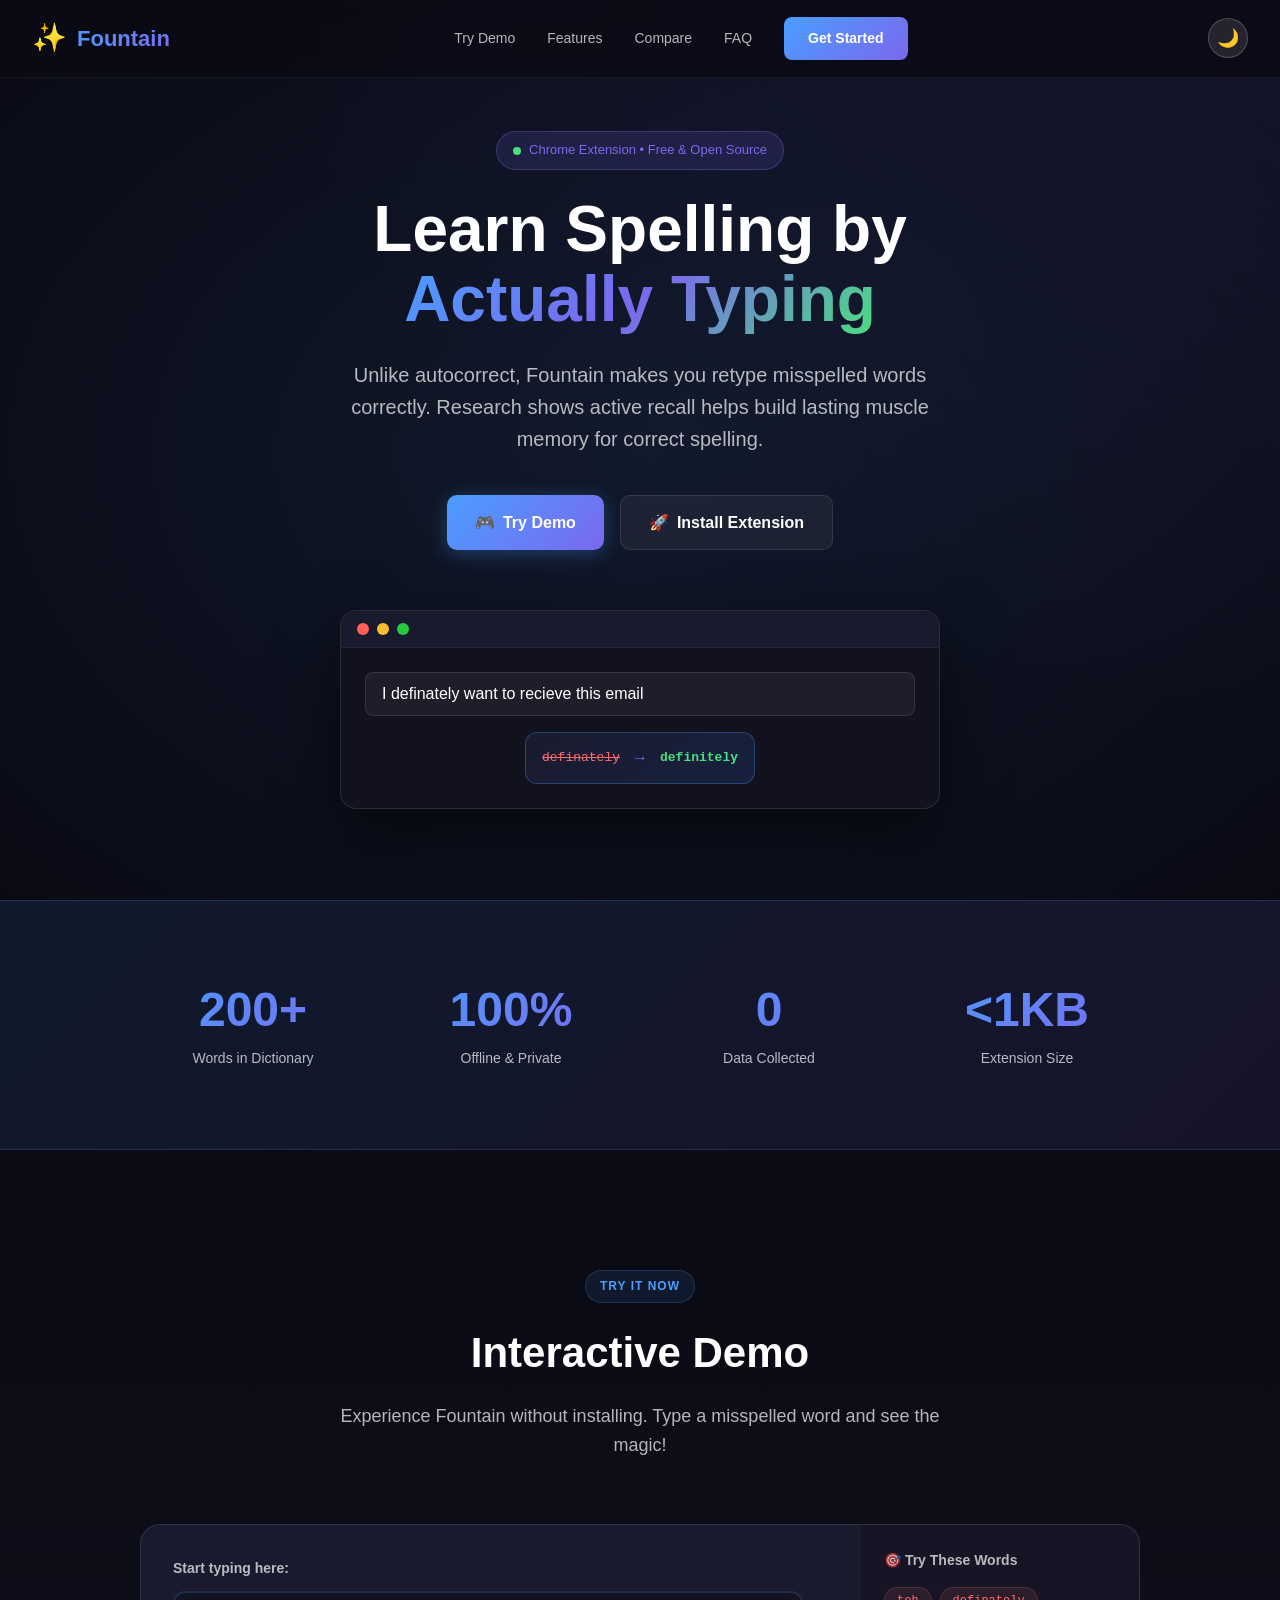
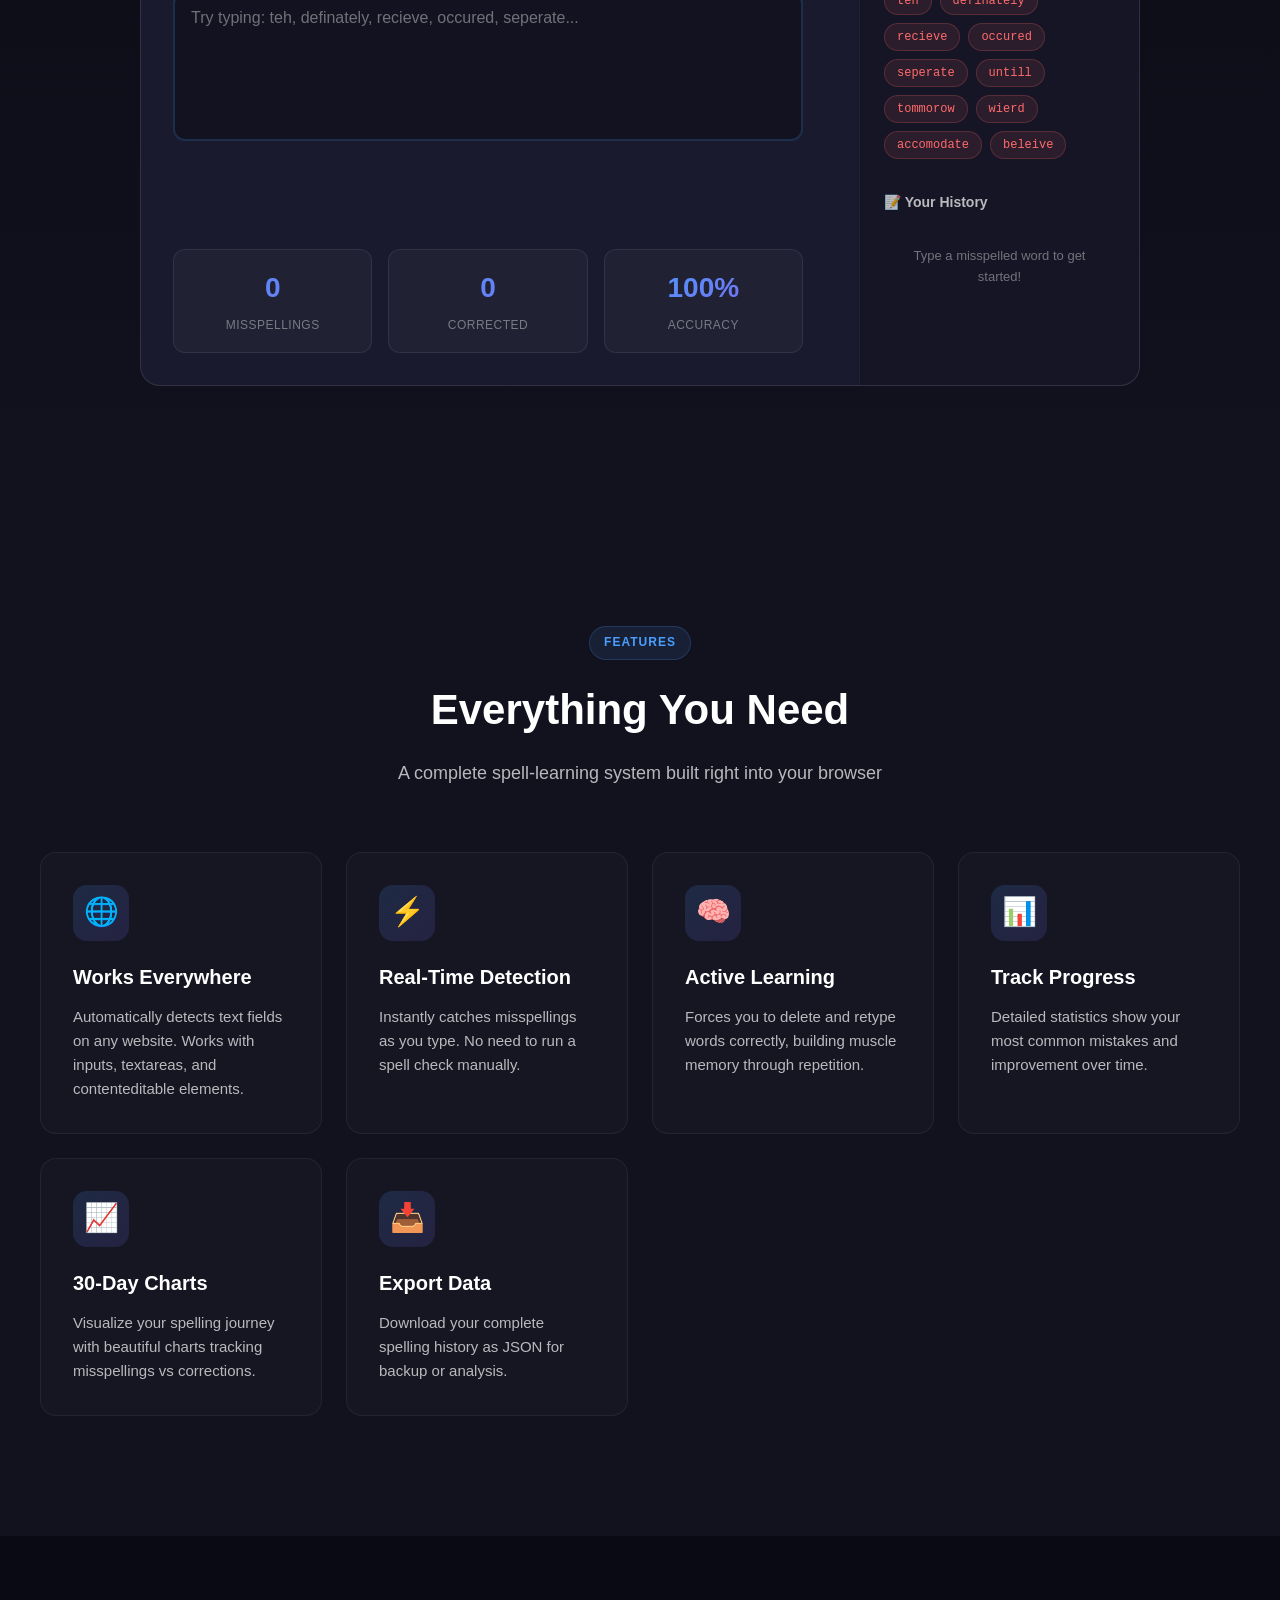
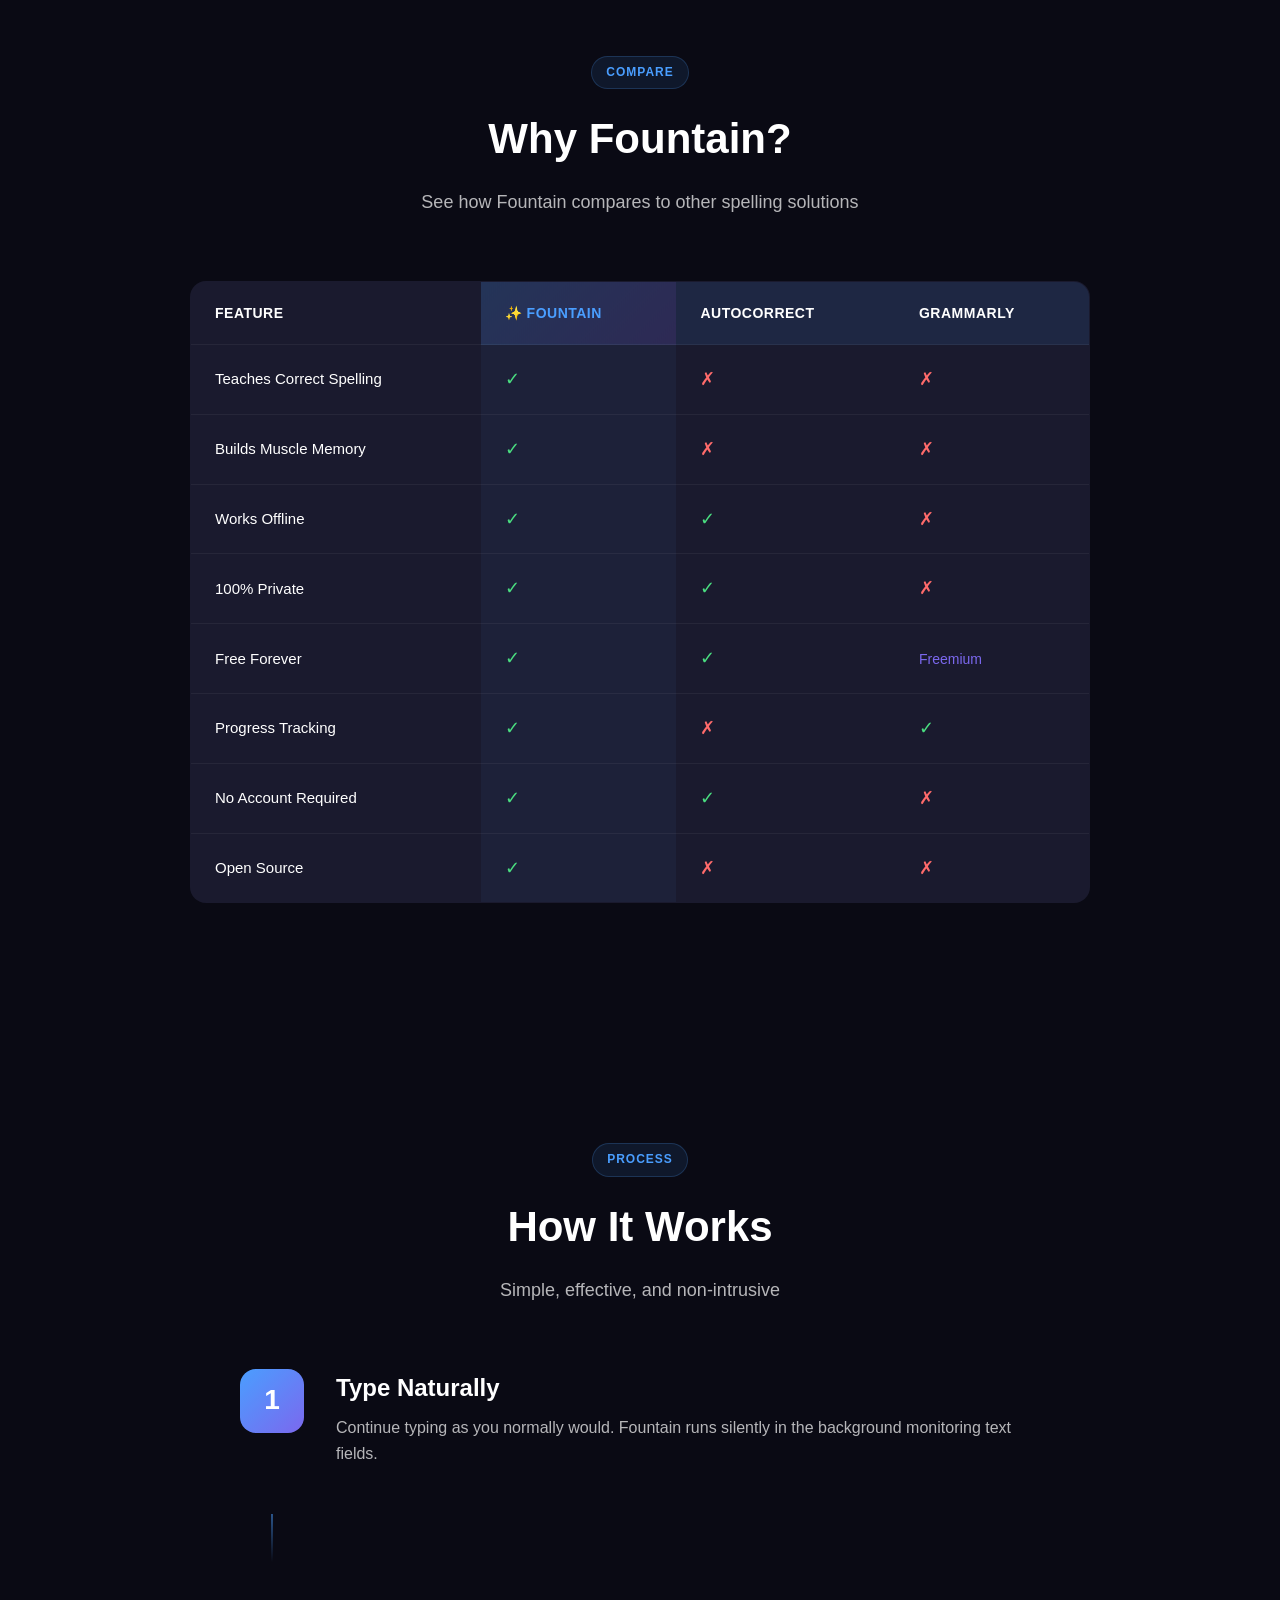
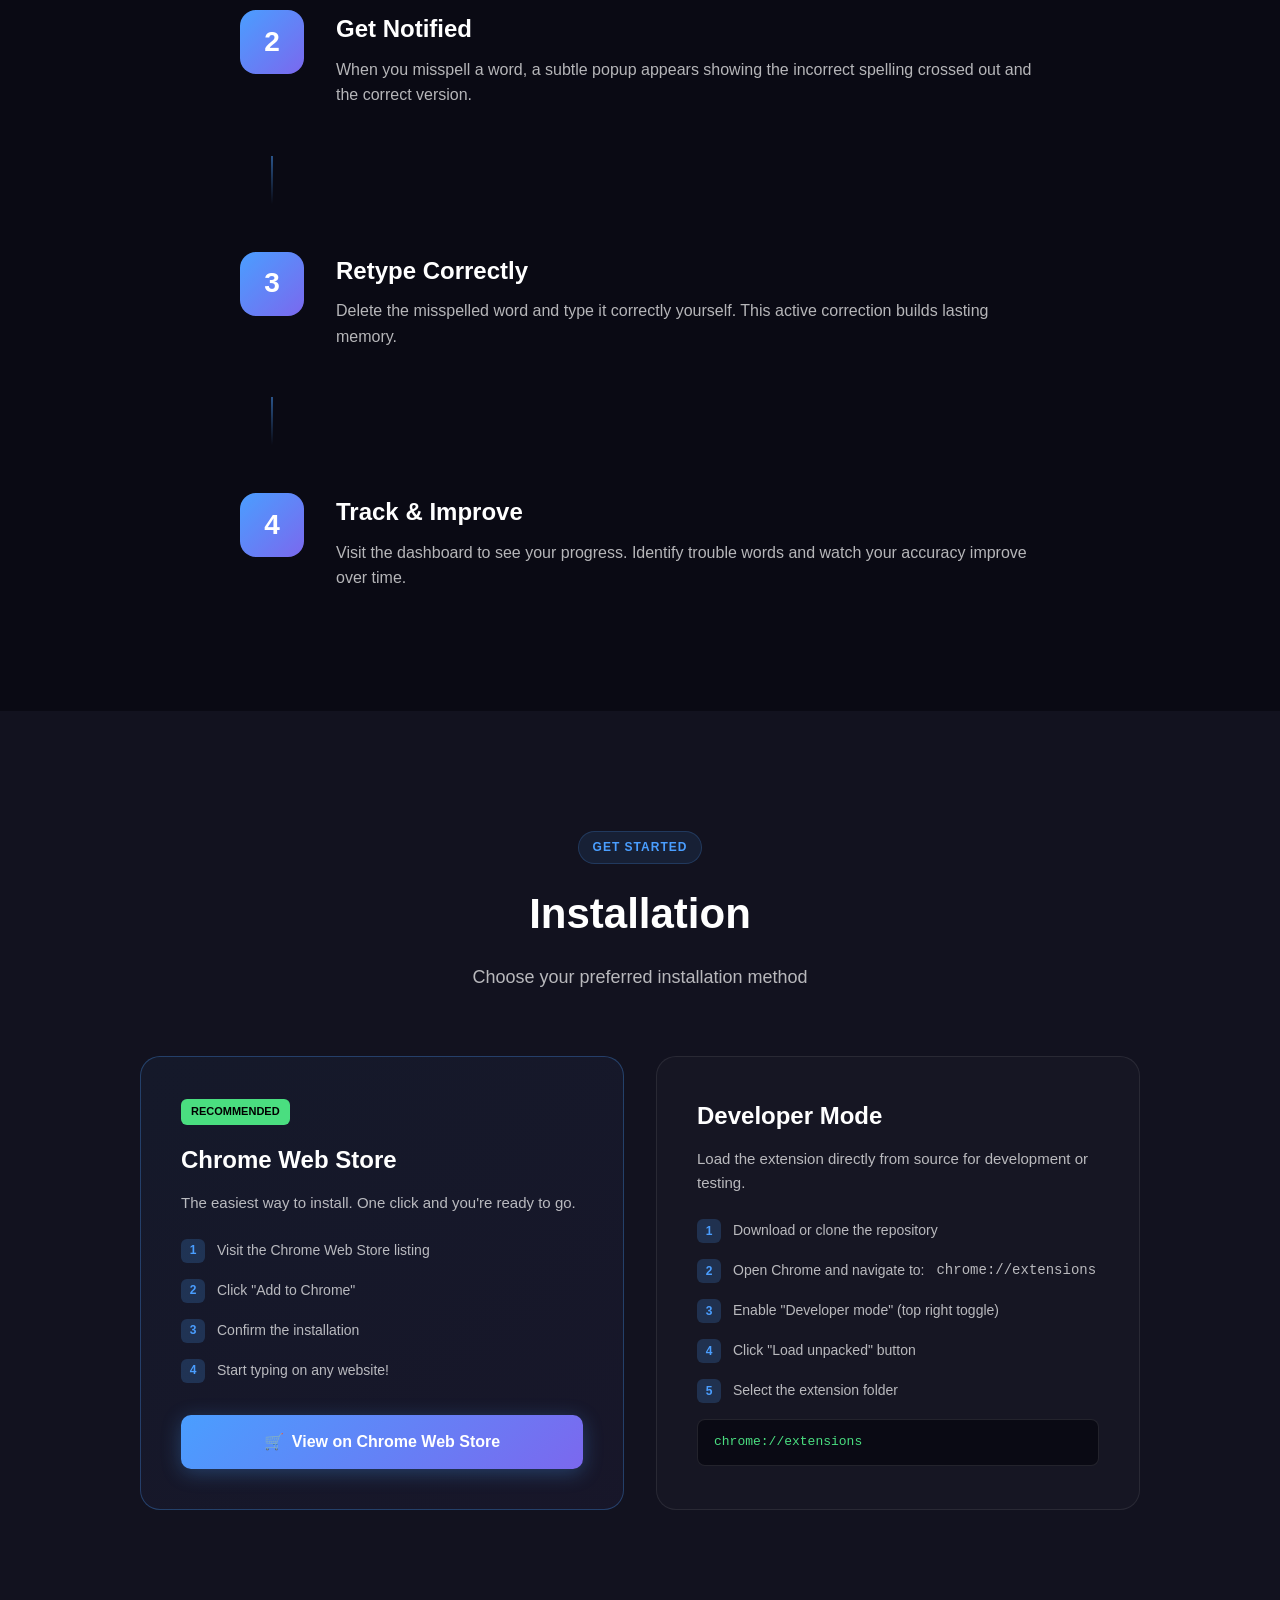
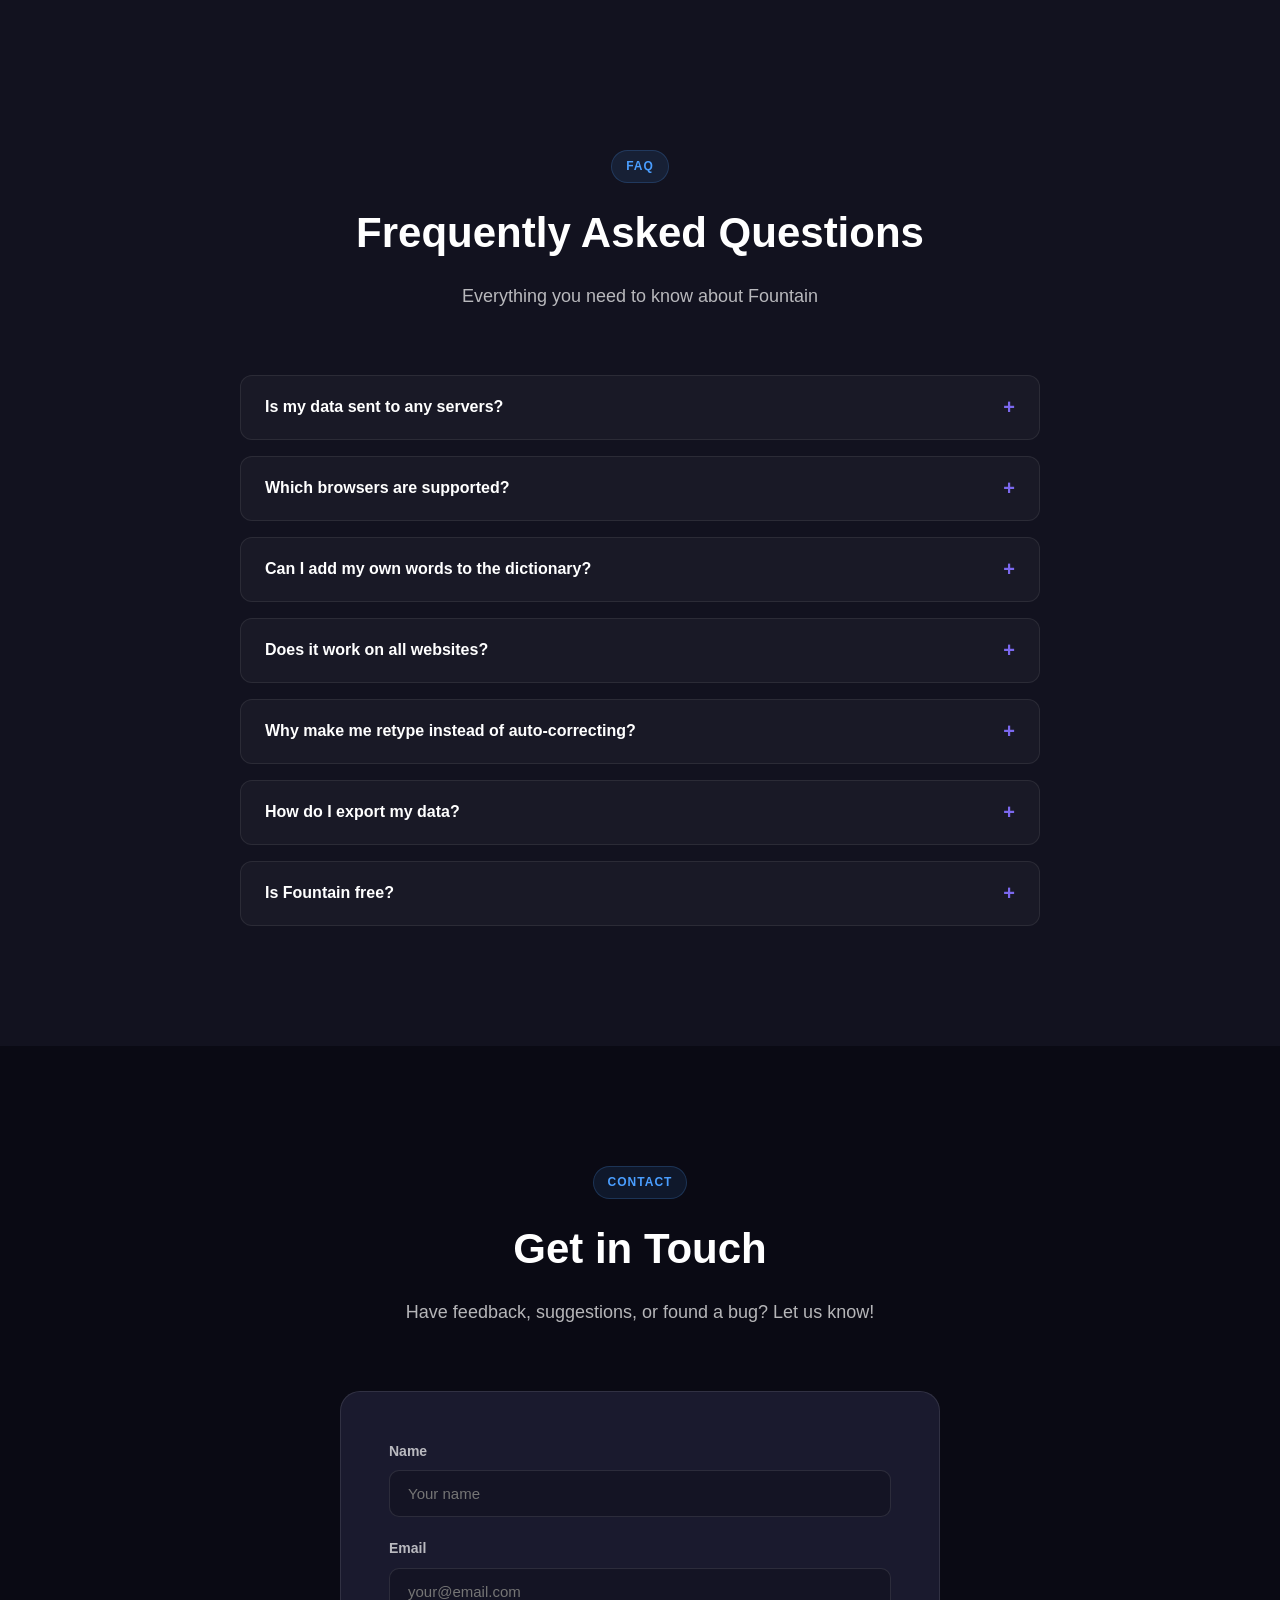
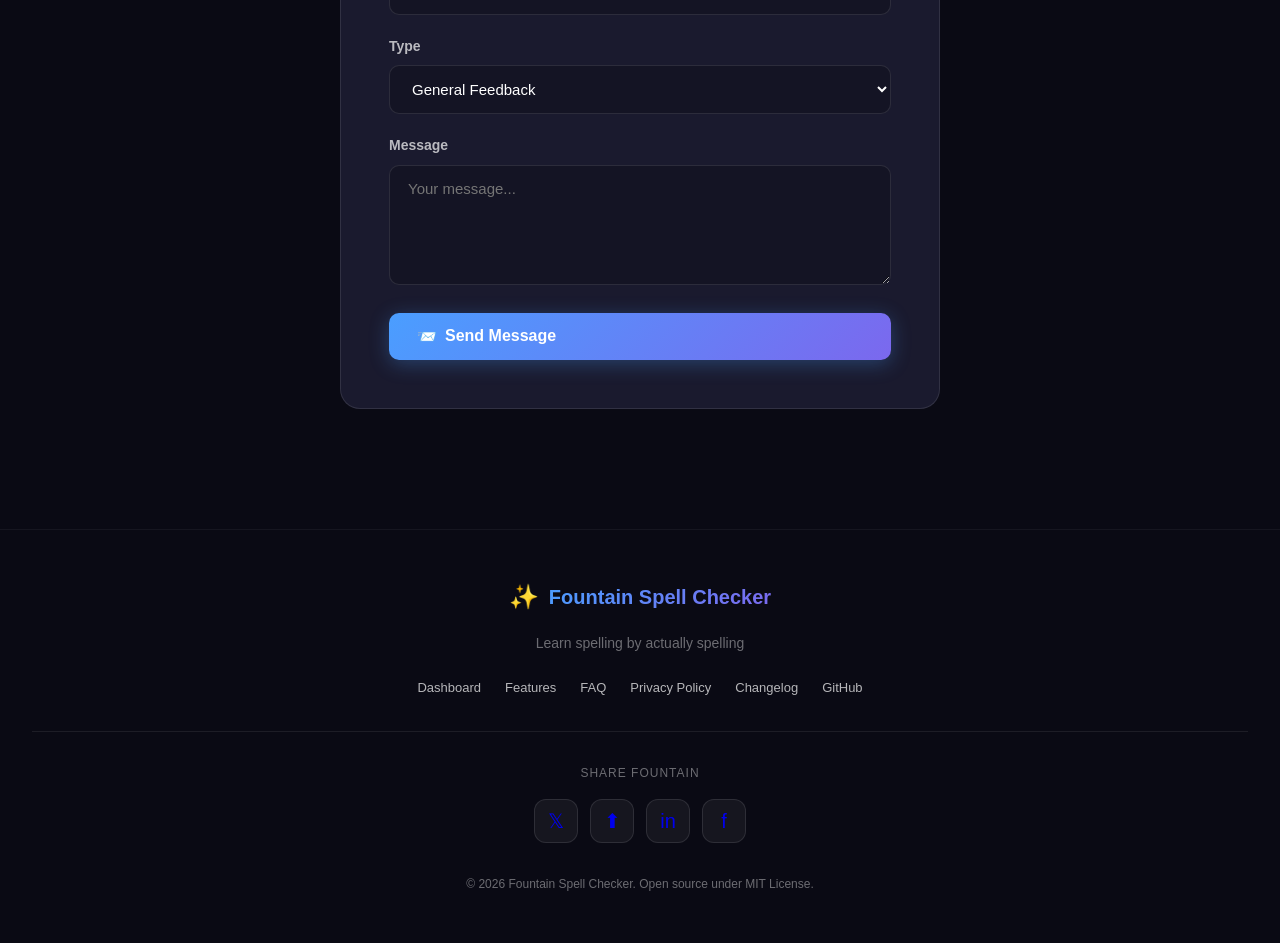
==== commit fda81232: "Add FAQ, comparison table, stats, contact form, theme toggle, scroll animations, share buttons, priv" ====
--- a/landing.html
+++ b/landing.html
@@ -960,6 +960,404 @@
     }
     
     /* ============================================================
+       THEME TOGGLE
+       ============================================================ */
+    .theme-toggle {
+      background: rgba(255, 255, 255, 0.1);
+      border: 1px solid rgba(255, 255, 255, 0.2);
+      border-radius: 50%;
+      width: 40px;
+      height: 40px;
+      display: flex;
+      align-items: center;
+      justify-content: center;
+      cursor: pointer;
+      transition: all 0.3s ease;
+      margin-left: 16px;
+    }
+    
+    .theme-toggle:hover {
+      background: rgba(255, 255, 255, 0.15);
+      transform: rotate(20deg);
+    }
+    
+    .theme-icon {
+      font-size: 18px;
+      transition: transform 0.3s ease;
+    }
+    
+    /* Light theme */
+    body.light-theme {
+      --bg-primary: #f5f7fa;
+      --bg-secondary: #e8ecf1;
+      --bg-tertiary: #ffffff;
+      --text-primary: #1a1a2e;
+      --text-secondary: rgba(26, 26, 46, 0.7);
+      --text-muted: rgba(26, 26, 46, 0.4);
+    }
+    
+    body.light-theme nav {
+      background: rgba(245, 247, 250, 0.9);
+    }
+    
+    body.light-theme .demo-textarea {
+      background: rgba(0, 0, 0, 0.05);
+    }
+    
+    /* ============================================================
+       STATS BANNER SECTION
+       ============================================================ */
+    .stats-banner {
+      padding: 80px 32px;
+      background: linear-gradient(135deg, rgba(74, 158, 255, 0.1) 0%, rgba(123, 104, 238, 0.1) 100%);
+      border-top: 1px solid rgba(74, 158, 255, 0.2);
+      border-bottom: 1px solid rgba(123, 104, 238, 0.2);
+    }
+    
+    .stats-banner-grid {
+      display: grid;
+      grid-template-columns: repeat(4, 1fr);
+      gap: 32px;
+      max-width: 1000px;
+      margin: 0 auto;
+    }
+    
+    .stats-banner-item {
+      text-align: center;
+    }
+    
+    .stats-banner-value {
+      font-size: 48px;
+      font-weight: 800;
+      background: linear-gradient(135deg, var(--accent-blue), var(--accent-purple));
+      -webkit-background-clip: text;
+      -webkit-text-fill-color: transparent;
+      background-clip: text;
+      line-height: 1.2;
+    }
+    
+    .stats-banner-label {
+      font-size: 14px;
+      color: var(--text-secondary);
+      margin-top: 8px;
+    }
+    
+    /* ============================================================
+       COMPARISON SECTION
+       ============================================================ */
+    .comparison {
+      padding: 120px 32px;
+      background: var(--bg-primary);
+    }
+    
+    .comparison-table-wrapper {
+      max-width: 900px;
+      margin: 0 auto;
+      overflow-x: auto;
+    }
+    
+    .comparison-table {
+      width: 100%;
+      border-collapse: collapse;
+      background: var(--bg-tertiary);
+      border-radius: 16px;
+      overflow: hidden;
+      border: 1px solid rgba(255, 255, 255, 0.1);
+    }
+    
+    .comparison-table th,
+    .comparison-table td {
+      padding: 20px 24px;
+      text-align: left;
+      border-bottom: 1px solid rgba(255, 255, 255, 0.05);
+    }
+    
+    .comparison-table th {
+      background: rgba(74, 158, 255, 0.1);
+      font-weight: 600;
+      font-size: 14px;
+      text-transform: uppercase;
+      letter-spacing: 0.5px;
+    }
+    
+    .comparison-table th:first-child {
+      background: transparent;
+    }
+    
+    .comparison-table th.highlight {
+      background: linear-gradient(135deg, rgba(74, 158, 255, 0.2), rgba(123, 104, 238, 0.2));
+      color: var(--accent-blue);
+    }
+    
+    .comparison-table td {
+      font-size: 15px;
+      color: var(--text-secondary);
+    }
+    
+    .comparison-table td:first-child {
+      font-weight: 500;
+      color: var(--text-primary);
+    }
+    
+    .comparison-table td.highlight {
+      background: rgba(74, 158, 255, 0.05);
+    }
+    
+    .check-yes {
+      color: var(--accent-green);
+      font-size: 18px;
+    }
+    
+    .check-no {
+      color: var(--accent-red);
+      font-size: 18px;
+    }
+    
+    .check-partial {
+      color: var(--accent-purple);
+      font-size: 14px;
+    }
+    
+    /* ============================================================
+       FAQ SECTION
+       ============================================================ */
+    .faq {
+      padding: 120px 32px;
+      background: var(--bg-secondary);
+    }
+    
+    .faq-grid {
+      max-width: 800px;
+      margin: 0 auto;
+      display: flex;
+      flex-direction: column;
+      gap: 16px;
+    }
+    
+    .faq-item {
+      background: rgba(255, 255, 255, 0.03);
+      border: 1px solid rgba(255, 255, 255, 0.08);
+      border-radius: 12px;
+      overflow: hidden;
+      transition: all 0.3s ease;
+    }
+    
+    .faq-item:hover {
+      border-color: rgba(74, 158, 255, 0.2);
+    }
+    
+    .faq-question {
+      width: 100%;
+      display: flex;
+      justify-content: space-between;
+      align-items: center;
+      padding: 20px 24px;
+      background: transparent;
+      border: none;
+      color: var(--text-primary);
+      font-size: 16px;
+      font-weight: 600;
+      text-align: left;
+      cursor: pointer;
+      transition: all 0.3s ease;
+    }
+    
+    .faq-question:hover {
+      color: var(--accent-blue);
+    }
+    
+    .faq-icon {
+      font-size: 20px;
+      color: var(--accent-purple);
+      transition: transform 0.3s ease;
+    }
+    
+    .faq-item.active .faq-icon {
+      transform: rotate(45deg);
+    }
+    
+    .faq-answer {
+      max-height: 0;
+      overflow: hidden;
+      transition: max-height 0.3s ease, padding 0.3s ease;
+    }
+    
+    .faq-item.active .faq-answer {
+      max-height: 300px;
+    }
+    
+    .faq-answer-content {
+      padding: 0 24px 20px;
+      color: var(--text-secondary);
+      font-size: 15px;
+      line-height: 1.7;
+    }
+    
+    /* ============================================================
+       CONTACT SECTION
+       ============================================================ */
+    .contact {
+      padding: 120px 32px;
+      background: var(--bg-primary);
+    }
+    
+    .contact-container {
+      max-width: 600px;
+      margin: 0 auto;
+      background: var(--bg-tertiary);
+      border: 1px solid rgba(255, 255, 255, 0.1);
+      border-radius: 20px;
+      padding: 48px;
+    }
+    
+    .contact-form {
+      display: flex;
+      flex-direction: column;
+      gap: 20px;
+    }
+    
+    .form-group {
+      display: flex;
+      flex-direction: column;
+      gap: 8px;
+    }
+    
+    .form-label {
+      font-size: 14px;
+      font-weight: 600;
+      color: var(--text-secondary);
+    }
+    
+    .form-input,
+    .form-textarea {
+      padding: 14px 18px;
+      background: rgba(0, 0, 0, 0.2);
+      border: 1px solid rgba(255, 255, 255, 0.1);
+      border-radius: 10px;
+      color: var(--text-primary);
+      font-size: 15px;
+      font-family: inherit;
+      transition: all 0.3s ease;
+    }
+    
+    .form-input:focus,
+    .form-textarea:focus {
+      outline: none;
+      border-color: var(--accent-blue);
+      box-shadow: 0 0 0 4px rgba(74, 158, 255, 0.1);
+    }
+    
+    .form-textarea {
+      min-height: 120px;
+      resize: vertical;
+    }
+    
+    .form-select {
+      padding: 14px 18px;
+      background: rgba(0, 0, 0, 0.2);
+      border: 1px solid rgba(255, 255, 255, 0.1);
+      border-radius: 10px;
+      color: var(--text-primary);
+      font-size: 15px;
+      cursor: pointer;
+    }
+    
+    .form-select option {
+      background: var(--bg-tertiary);
+    }
+    
+    .form-submit {
+      margin-top: 8px;
+    }
+    
+    .form-success {
+      display: none;
+      text-align: center;
+      padding: 32px;
+    }
+    
+    .form-success.visible {
+      display: block;
+    }
+    
+    .form-success-icon {
+      font-size: 48px;
+      margin-bottom: 16px;
+    }
+    
+    .form-success-text {
+      font-size: 18px;
+      color: var(--accent-green);
+      font-weight: 600;
+    }
+    
+    /* ============================================================
+       SHARE BUTTONS
+       ============================================================ */
+    .share-section {
+      margin-top: 32px;
+      padding-top: 32px;
+      border-top: 1px solid rgba(255, 255, 255, 0.08);
+    }
+    
+    .share-title {
+      font-size: 12px;
+      color: var(--text-muted);
+      text-transform: uppercase;
+      letter-spacing: 1px;
+      margin-bottom: 16px;
+    }
+    
+    .share-buttons {
+      display: flex;
+      gap: 12px;
+      justify-content: center;
+    }
+    
+    .share-btn {
+      width: 44px;
+      height: 44px;
+      border-radius: 12px;
+      display: flex;
+      align-items: center;
+      justify-content: center;
+      font-size: 20px;
+      text-decoration: none;
+      transition: all 0.3s ease;
+      border: 1px solid rgba(255, 255, 255, 0.1);
+      background: rgba(255, 255, 255, 0.05);
+    }
+    
+    .share-btn:hover {
+      transform: translateY(-3px);
+      border-color: rgba(74, 158, 255, 0.3);
+    }
+    
+    .share-btn.twitter:hover { background: rgba(29, 161, 242, 0.2); }
+    .share-btn.reddit:hover { background: rgba(255, 69, 0, 0.2); }
+    .share-btn.linkedin:hover { background: rgba(0, 119, 181, 0.2); }
+    .share-btn.facebook:hover { background: rgba(66, 103, 178, 0.2); }
+    
+    /* ============================================================
+       SCROLL ANIMATIONS
+       ============================================================ */
+    .animate-on-scroll {
+      opacity: 0;
+      transform: translateY(30px);
+      transition: opacity 0.6s ease, transform 0.6s ease;
+    }
+    
+    .animate-on-scroll.animated {
+      opacity: 1;
+      transform: translateY(0);
+    }
+    
+    .animate-delay-1 { transition-delay: 0.1s; }
+    .animate-delay-2 { transition-delay: 0.2s; }
+    .animate-delay-3 { transition-delay: 0.3s; }
+    .animate-delay-4 { transition-delay: 0.4s; }
+    
+    /* ============================================================
        RESPONSIVE
        ============================================================ */
     @media (max-width: 768px) {
@@ -1024,6 +1422,32 @@
         bottom: -100px;
         left: 8px;
         right: 8px;
+      }
+      
+      .stats-banner-grid {
+        grid-template-columns: repeat(2, 1fr);
+        gap: 24px;
+      }
+      
+      .stats-banner-value {
+        font-size: 36px;
+      }
+      
+      .comparison-table {
+        font-size: 14px;
+      }
+      
+      .comparison-table th,
+      .comparison-table td {
+        padding: 14px 16px;
+      }
+      
+      .contact-container {
+        padding: 32px 24px;
+      }
+      
+      .theme-toggle {
+        display: none;
       }
     }
   </style>
@@ -1038,10 +1462,13 @@
     <div class="nav-links">
       <a href="#demo">Try Demo</a>
       <a href="#features">Features</a>
-      <a href="#how-it-works">How It Works</a>
-      <a href="#installation">Install</a>
+      <a href="#compare">Compare</a>
+      <a href="#faq">FAQ</a>
       <a href="#installation" class="nav-cta">Get Started</a>
     </div>
+    <button class="theme-toggle" id="theme-toggle" aria-label="Toggle theme">
+      <span class="theme-icon">🌙</span>
+    </button>
   </nav>
 
   <!-- Hero Section -->
@@ -1087,6 +1514,28 @@
             </div>
           </div>
         </div>
+      </div>
+    </div>
+  </section>
+
+  <!-- Stats Banner -->
+  <section class="stats-banner">
+    <div class="stats-banner-grid">
+      <div class="stats-banner-item animate-on-scroll">
+        <div class="stats-banner-value">200+</div>
+        <div class="stats-banner-label">Words in Dictionary</div>
+      </div>
+      <div class="stats-banner-item animate-on-scroll animate-delay-1">
+        <div class="stats-banner-value">100%</div>
+        <div class="stats-banner-label">Offline & Private</div>
+      </div>
+      <div class="stats-banner-item animate-on-scroll animate-delay-2">
+        <div class="stats-banner-value">0</div>
+        <div class="stats-banner-label">Data Collected</div>
+      </div>
+      <div class="stats-banner-item animate-on-scroll animate-delay-3">
+        <div class="stats-banner-value">&lt;1KB</div>
+        <div class="stats-banner-label">Extension Size</div>
       </div>
     </div>
   </section>
@@ -1226,6 +1675,80 @@
     </div>
   </section>
 
+  <!-- Comparison Section -->
+  <section class="comparison" id="compare">
+    <div class="section-header">
+      <span class="section-label">Compare</span>
+      <h2 class="section-title">Why Fountain?</h2>
+      <p class="section-subtitle">
+        See how Fountain compares to other spelling solutions
+      </p>
+    </div>
+    
+    <div class="comparison-table-wrapper animate-on-scroll">
+      <table class="comparison-table">
+        <thead>
+          <tr>
+            <th>Feature</th>
+            <th class="highlight">✨ Fountain</th>
+            <th>Autocorrect</th>
+            <th>Grammarly</th>
+          </tr>
+        </thead>
+        <tbody>
+          <tr>
+            <td>Teaches Correct Spelling</td>
+            <td class="highlight"><span class="check-yes">✓</span></td>
+            <td><span class="check-no">✗</span></td>
+            <td><span class="check-no">✗</span></td>
+          </tr>
+          <tr>
+            <td>Builds Muscle Memory</td>
+            <td class="highlight"><span class="check-yes">✓</span></td>
+            <td><span class="check-no">✗</span></td>
+            <td><span class="check-no">✗</span></td>
+          </tr>
+          <tr>
+            <td>Works Offline</td>
+            <td class="highlight"><span class="check-yes">✓</span></td>
+            <td><span class="check-yes">✓</span></td>
+            <td><span class="check-no">✗</span></td>
+          </tr>
+          <tr>
+            <td>100% Private</td>
+            <td class="highlight"><span class="check-yes">✓</span></td>
+            <td><span class="check-yes">✓</span></td>
+            <td><span class="check-no">✗</span></td>
+          </tr>
+          <tr>
+            <td>Free Forever</td>
+            <td class="highlight"><span class="check-yes">✓</span></td>
+            <td><span class="check-yes">✓</span></td>
+            <td><span class="check-partial">Freemium</span></td>
+          </tr>
+          <tr>
+            <td>Progress Tracking</td>
+            <td class="highlight"><span class="check-yes">✓</span></td>
+            <td><span class="check-no">✗</span></td>
+            <td><span class="check-yes">✓</span></td>
+          </tr>
+          <tr>
+            <td>No Account Required</td>
+            <td class="highlight"><span class="check-yes">✓</span></td>
+            <td><span class="check-yes">✓</span></td>
+            <td><span class="check-no">✗</span></td>
+          </tr>
+          <tr>
+            <td>Open Source</td>
+            <td class="highlight"><span class="check-yes">✓</span></td>
+            <td><span class="check-no">✗</span></td>
+            <td><span class="check-no">✗</span></td>
+          </tr>
+        </tbody>
+      </table>
+    </div>
+  </section>
+
   <!-- How It Works Section -->
   <section class="how-it-works" id="how-it-works">
     <div class="section-header">
@@ -1328,6 +1851,154 @@
         <div class="install-code">
           chrome://extensions
         </div>
+      </div>
+    </div>
+  </section>
+
+  <!-- FAQ Section -->
+  <section class="faq" id="faq">
+    <div class="section-header">
+      <span class="section-label">FAQ</span>
+      <h2 class="section-title">Frequently Asked Questions</h2>
+      <p class="section-subtitle">
+        Everything you need to know about Fountain
+      </p>
+    </div>
+    
+    <div class="faq-grid">
+      <div class="faq-item animate-on-scroll">
+        <button class="faq-question">
+          <span>Is my data sent to any servers?</span>
+          <span class="faq-icon">+</span>
+        </button>
+        <div class="faq-answer">
+          <div class="faq-answer-content">
+            No! Fountain works 100% offline. All your spelling data is stored locally in your browser using Chrome's storage API. We never collect, transmit, or have access to any of your typing data. Your privacy is completely protected.
+          </div>
+        </div>
+      </div>
+      
+      <div class="faq-item animate-on-scroll animate-delay-1">
+        <button class="faq-question">
+          <span>Which browsers are supported?</span>
+          <span class="faq-icon">+</span>
+        </button>
+        <div class="faq-answer">
+          <div class="faq-answer-content">
+            Fountain is built for Google Chrome and works on any Chromium-based browser including Microsoft Edge, Brave, Opera, and Vivaldi. Firefox and Safari support may be added in future versions.
+          </div>
+        </div>
+      </div>
+      
+      <div class="faq-item animate-on-scroll animate-delay-2">
+        <button class="faq-question">
+          <span>Can I add my own words to the dictionary?</span>
+          <span class="faq-icon">+</span>
+        </button>
+        <div class="faq-answer">
+          <div class="faq-answer-content">
+            Currently, Fountain uses a built-in dictionary of 200+ common misspellings. Custom word support is planned for a future update. Feel free to submit suggestions via the contact form or GitHub issues!
+          </div>
+        </div>
+      </div>
+      
+      <div class="faq-item animate-on-scroll animate-delay-3">
+        <button class="faq-question">
+          <span>Does it work on all websites?</span>
+          <span class="faq-icon">+</span>
+        </button>
+        <div class="faq-answer">
+          <div class="faq-answer-content">
+            Yes! Fountain works on virtually any website with text inputs, textareas, or contenteditable fields. This includes Gmail, Google Docs, social media, forums, and more. Some highly restricted sites may block extensions.
+          </div>
+        </div>
+      </div>
+      
+      <div class="faq-item animate-on-scroll animate-delay-4">
+        <button class="faq-question">
+          <span>Why make me retype instead of auto-correcting?</span>
+          <span class="faq-icon">+</span>
+        </button>
+        <div class="faq-answer">
+          <div class="faq-answer-content">
+            Research shows that active recall—physically typing the correct spelling—creates stronger neural pathways than passive correction. By retyping words yourself, you build muscle memory and actually learn the correct spelling instead of relying on software forever.
+          </div>
+        </div>
+      </div>
+      
+      <div class="faq-item animate-on-scroll">
+        <button class="faq-question">
+          <span>How do I export my data?</span>
+          <span class="faq-icon">+</span>
+        </button>
+        <div class="faq-answer">
+          <div class="faq-answer-content">
+            Open the Fountain dashboard by clicking the extension icon and selecting "View Dashboard". From there, click the "Export Data" button to download your complete spelling history as a JSON file.
+          </div>
+        </div>
+      </div>
+      
+      <div class="faq-item animate-on-scroll animate-delay-1">
+        <button class="faq-question">
+          <span>Is Fountain free?</span>
+          <span class="faq-icon">+</span>
+        </button>
+        <div class="faq-answer">
+          <div class="faq-answer-content">
+            Yes, Fountain is completely free and open source. There are no premium tiers, subscriptions, or hidden costs. The source code is available on GitHub for anyone to inspect, modify, or contribute to.
+          </div>
+        </div>
+      </div>
+    </div>
+  </section>
+
+  <!-- Contact Section -->
+  <section class="contact" id="contact">
+    <div class="section-header">
+      <span class="section-label">Contact</span>
+      <h2 class="section-title">Get in Touch</h2>
+      <p class="section-subtitle">
+        Have feedback, suggestions, or found a bug? Let us know!
+      </p>
+    </div>
+    
+    <div class="contact-container animate-on-scroll">
+      <form class="contact-form" id="contact-form">
+        <div class="form-group">
+          <label class="form-label" for="contact-name">Name</label>
+          <input type="text" id="contact-name" class="form-input" placeholder="Your name" required>
+        </div>
+        
+        <div class="form-group">
+          <label class="form-label" for="contact-email">Email</label>
+          <input type="email" id="contact-email" class="form-input" placeholder="your@email.com" required>
+        </div>
+        
+        <div class="form-group">
+          <label class="form-label" for="contact-type">Type</label>
+          <select id="contact-type" class="form-select">
+            <option value="feedback">General Feedback</option>
+            <option value="bug">Bug Report</option>
+            <option value="feature">Feature Request</option>
+            <option value="word">Suggest a Word</option>
+            <option value="other">Other</option>
+          </select>
+        </div>
+        
+        <div class="form-group">
+          <label class="form-label" for="contact-message">Message</label>
+          <textarea id="contact-message" class="form-textarea" placeholder="Your message..." required></textarea>
+        </div>
+        
+        <button type="submit" class="btn btn-primary form-submit">
+          <span>📨</span> Send Message
+        </button>
+      </form>
+      
+      <div class="form-success" id="form-success">
+        <div class="form-success-icon">✅</div>
+        <div class="form-success-text">Thanks for your message!</div>
+        <p style="color: var(--text-secondary); margin-top: 8px;">We'll get back to you soon.</p>
       </div>
     </div>
   </section>
@@ -1534,6 +2205,86 @@
       updateStats();
       renderHistory();
     })();
+    
+    // ============================================================
+    // FAQ ACCORDION
+    // ============================================================
+    document.querySelectorAll('.faq-question').forEach(button => {
+      button.addEventListener('click', () => {
+        const item = button.parentElement;
+        const isActive = item.classList.contains('active');
+        
+        // Close all other items
+        document.querySelectorAll('.faq-item').forEach(i => i.classList.remove('active'));
+        
+        // Toggle current item
+        if (!isActive) {
+          item.classList.add('active');
+        }
+      });
+    });
+    
+    // ============================================================
+    // CONTACT FORM
+    // ============================================================
+    document.getElementById('contact-form').addEventListener('submit', function(e) {
+      e.preventDefault();
+      
+      // Simulate form submission
+      const form = this;
+      const success = document.getElementById('form-success');
+      
+      // Hide form, show success
+      form.style.display = 'none';
+      success.classList.add('visible');
+      
+      // Reset after 3 seconds
+      setTimeout(() => {
+        form.reset();
+        form.style.display = 'flex';
+        success.classList.remove('visible');
+      }, 3000);
+    });
+    
+    // ============================================================
+    // THEME TOGGLE
+    // ============================================================
+    const themeToggle = document.getElementById('theme-toggle');
+    const themeIcon = themeToggle.querySelector('.theme-icon');
+    
+    // Check for saved theme preference
+    const savedTheme = localStorage.getItem('fountain-theme');
+    if (savedTheme === 'light') {
+      document.body.classList.add('light-theme');
+      themeIcon.textContent = '☀️';
+    }
+    
+    themeToggle.addEventListener('click', () => {
+      document.body.classList.toggle('light-theme');
+      const isLight = document.body.classList.contains('light-theme');
+      themeIcon.textContent = isLight ? '☀️' : '🌙';
+      localStorage.setItem('fountain-theme', isLight ? 'light' : 'dark');
+    });
+    
+    // ============================================================
+    // SCROLL ANIMATIONS
+    // ============================================================
+    const observerOptions = {
+      threshold: 0.1,
+      rootMargin: '0px 0px -50px 0px'
+    };
+    
+    const observer = new IntersectionObserver((entries) => {
+      entries.forEach(entry => {
+        if (entry.isIntersecting) {
+          entry.target.classList.add('animated');
+        }
+      });
+    }, observerOptions);
+    
+    document.querySelectorAll('.animate-on-scroll').forEach(el => {
+      observer.observe(el);
+    });
   </script>
 
   <!-- Footer -->
@@ -1546,8 +2297,33 @@
     <div class="footer-links">
       <a href="dashboard.html">Dashboard</a>
       <a href="#features">Features</a>
-      <a href="#installation">Install</a>
+      <a href="#faq">FAQ</a>
+      <a href="privacy.html">Privacy Policy</a>
+      <a href="changelog.html">Changelog</a>
+      <a href="https://github.com/draphael123/spell-checker-fountain" target="_blank">GitHub</a>
     </div>
+    
+    <div class="share-section">
+      <div class="share-title">Share Fountain</div>
+      <div class="share-buttons">
+        <a href="https://twitter.com/intent/tweet?text=Check%20out%20Fountain%20Spell%20Checker%20-%20Learn%20spelling%20by%20actually%20typing!&url=https://fountain-spell-checker.vercel.app" target="_blank" class="share-btn twitter" aria-label="Share on Twitter">
+          𝕏
+        </a>
+        <a href="https://www.reddit.com/submit?url=https://fountain-spell-checker.vercel.app&title=Fountain%20Spell%20Checker%20-%20Learn%20spelling%20by%20retyping" target="_blank" class="share-btn reddit" aria-label="Share on Reddit">
+          ⬆
+        </a>
+        <a href="https://www.linkedin.com/sharing/share-offsite/?url=https://fountain-spell-checker.vercel.app" target="_blank" class="share-btn linkedin" aria-label="Share on LinkedIn">
+          in
+        </a>
+        <a href="https://www.facebook.com/sharer/sharer.php?u=https://fountain-spell-checker.vercel.app" target="_blank" class="share-btn facebook" aria-label="Share on Facebook">
+          f
+        </a>
+      </div>
+    </div>
+    
+    <p style="margin-top: 32px; font-size: 12px; color: var(--text-muted);">
+      © 2026 Fountain Spell Checker. Open source under MIT License.
+    </p>
   </footer>
 </body>
 </html>
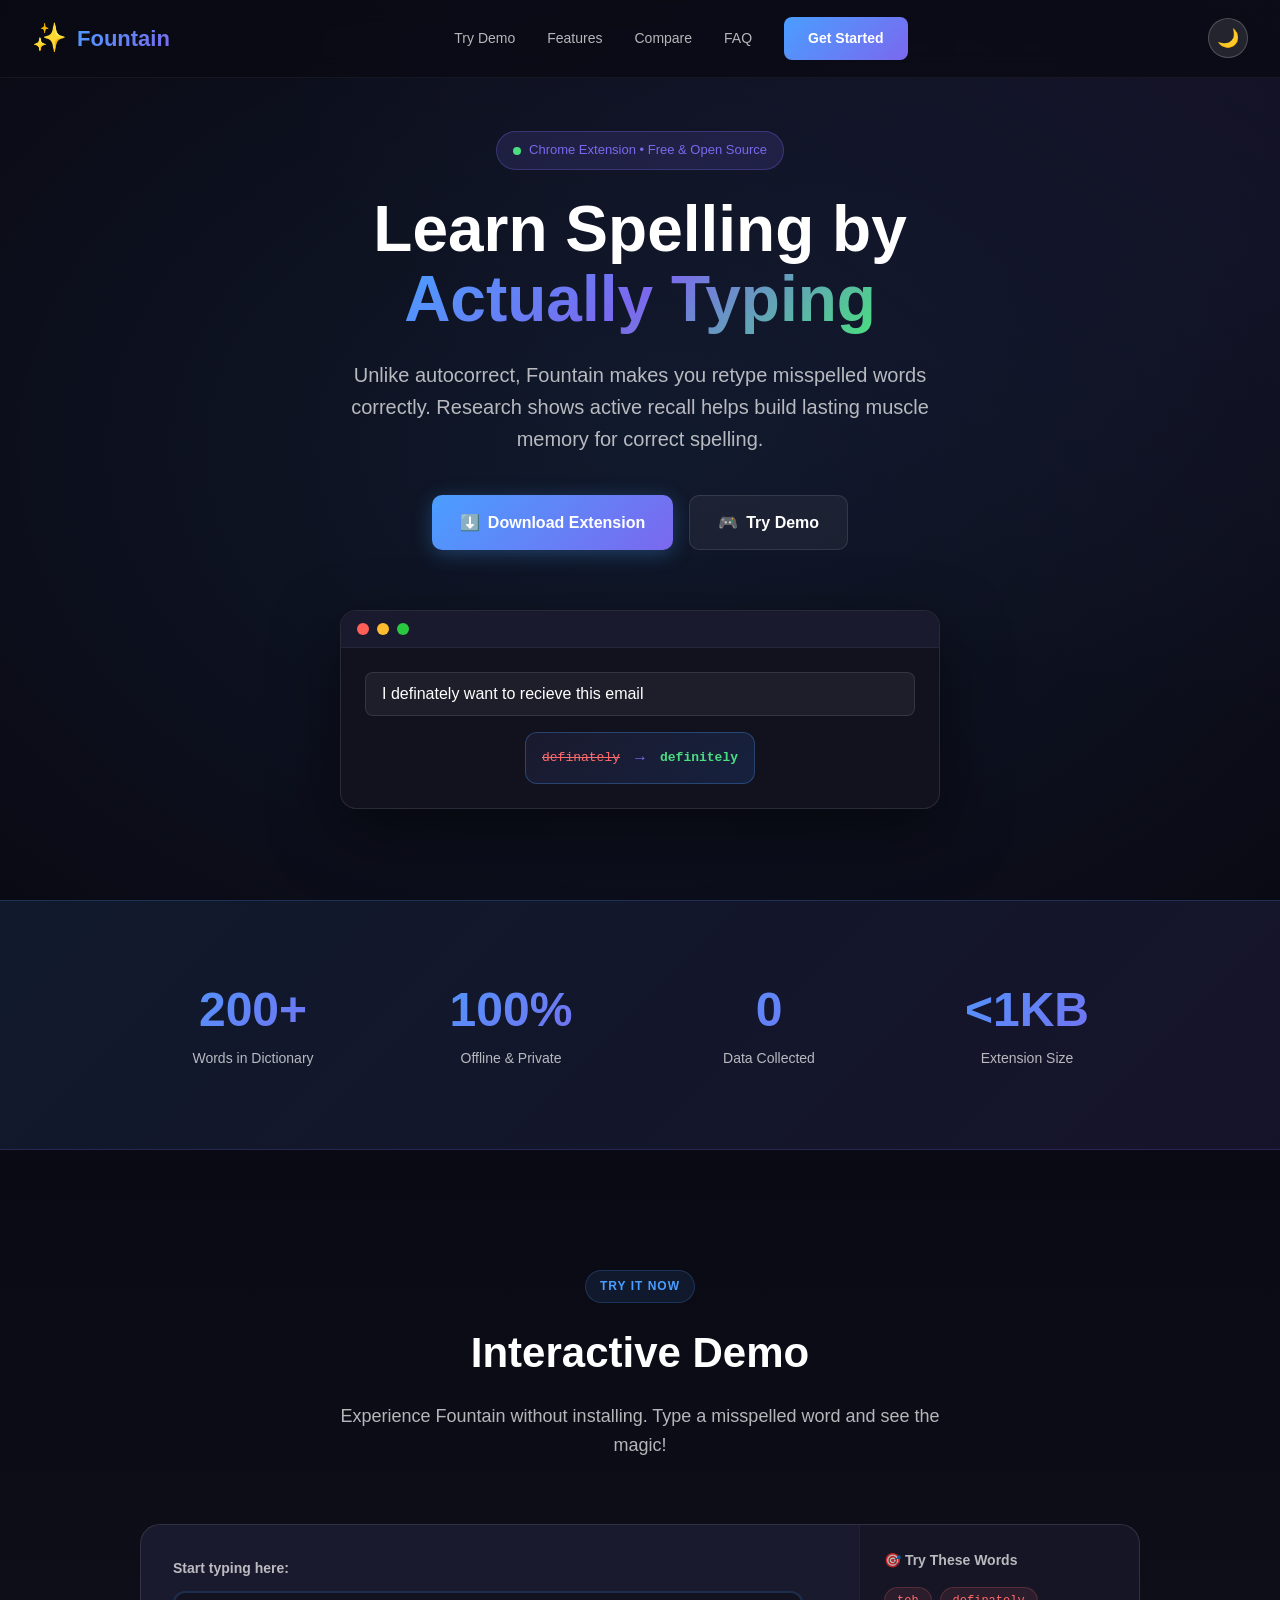
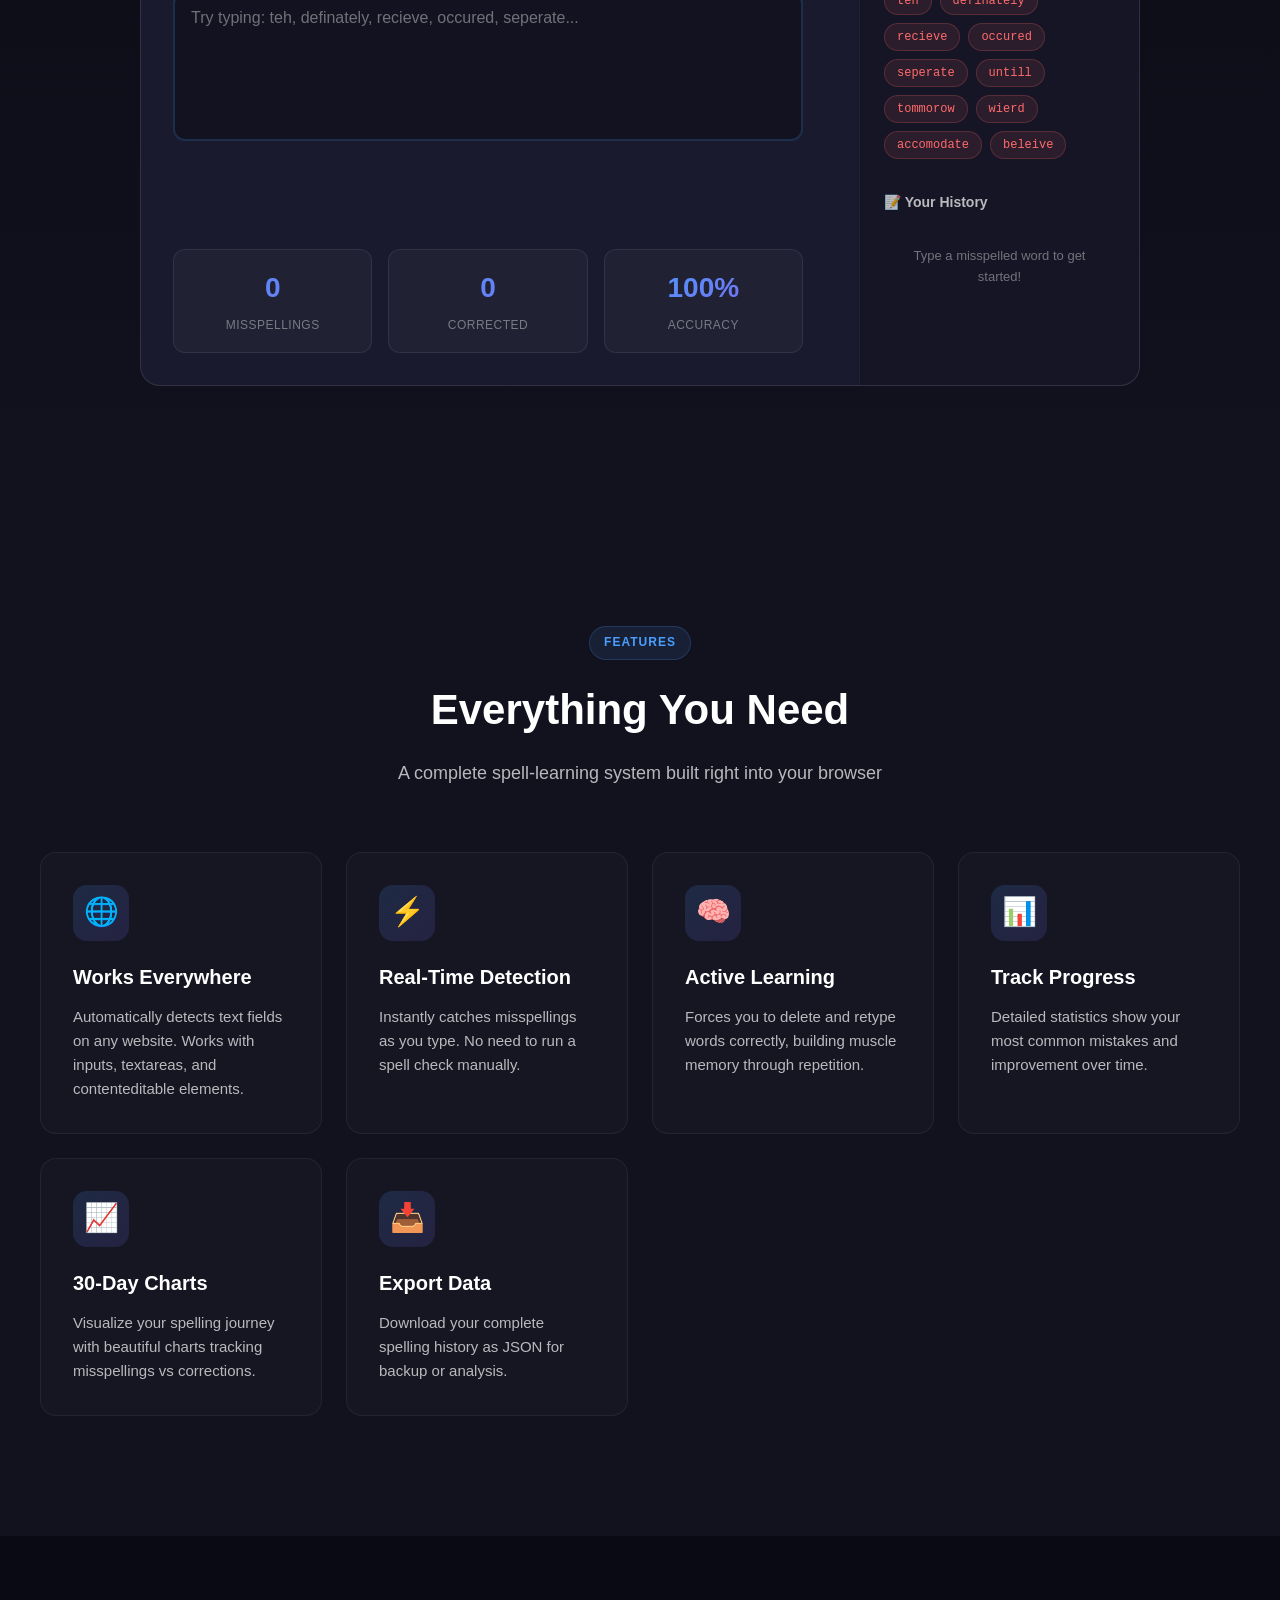
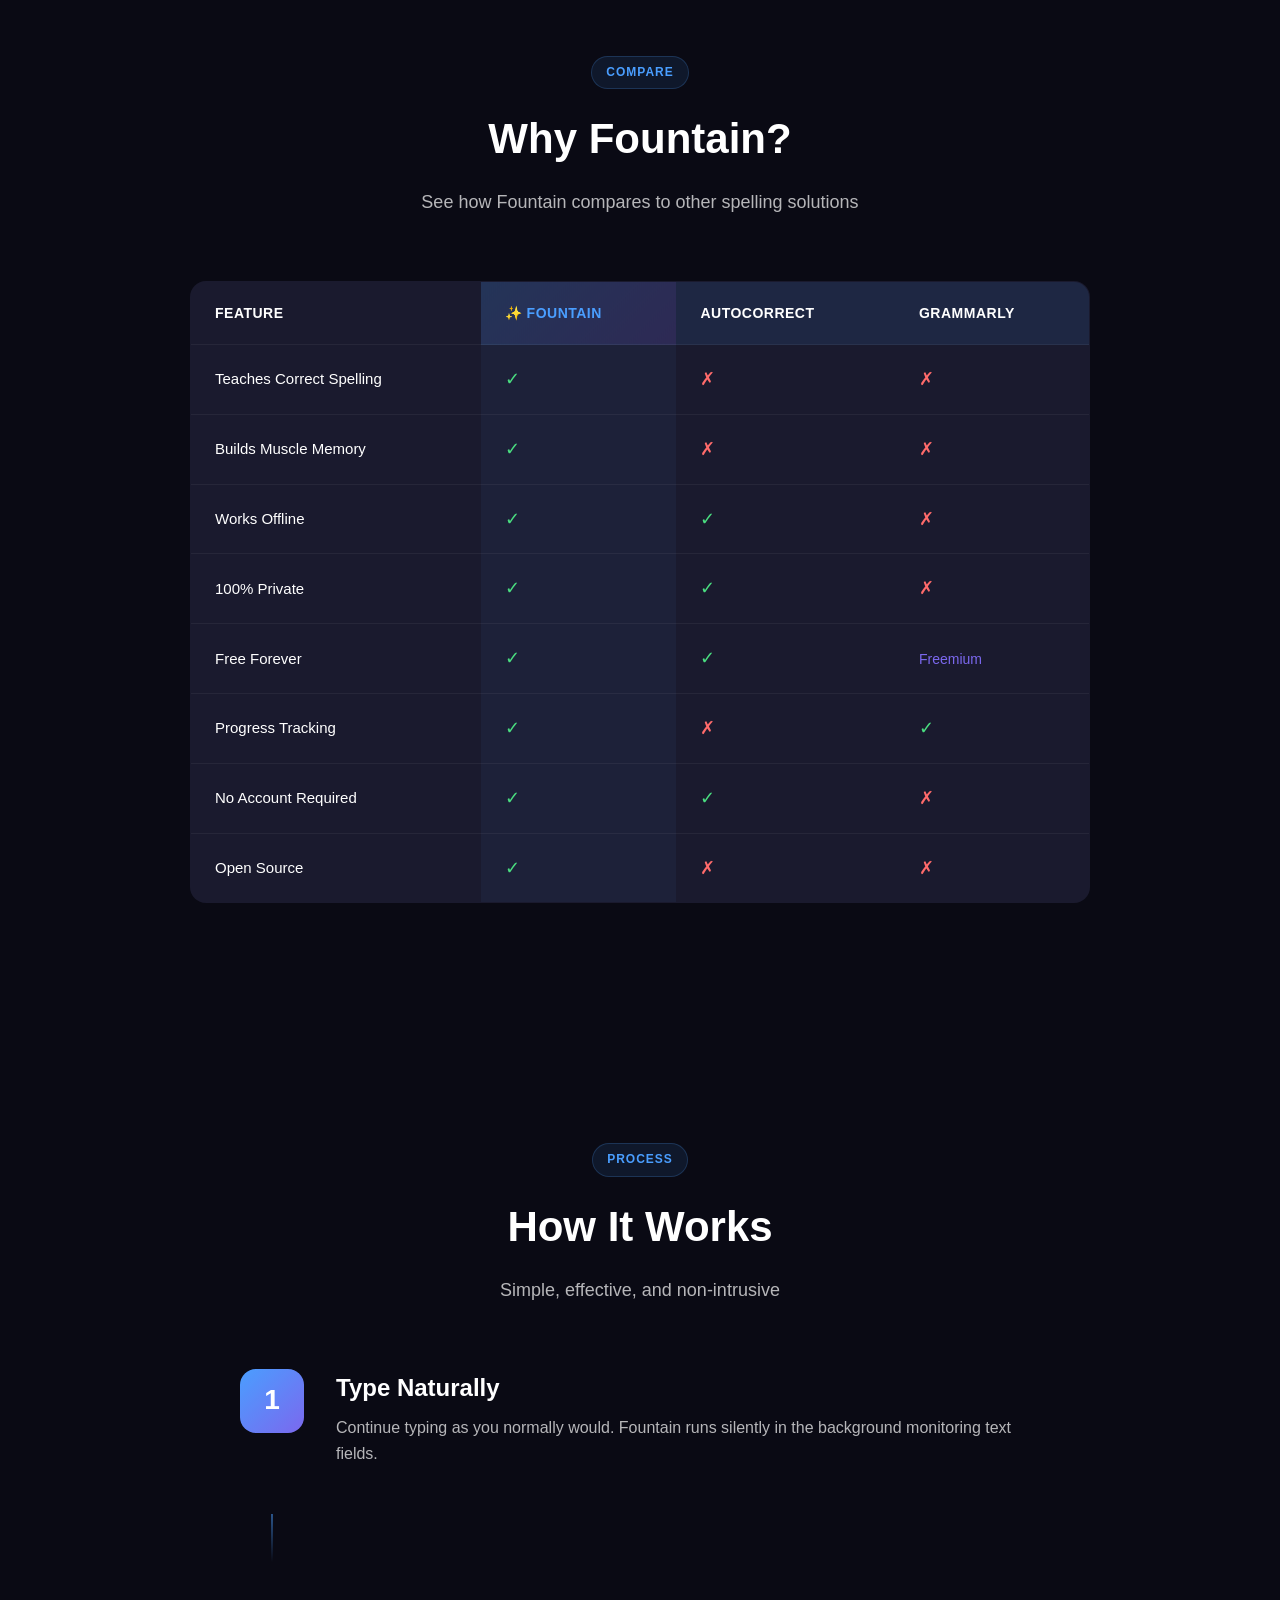
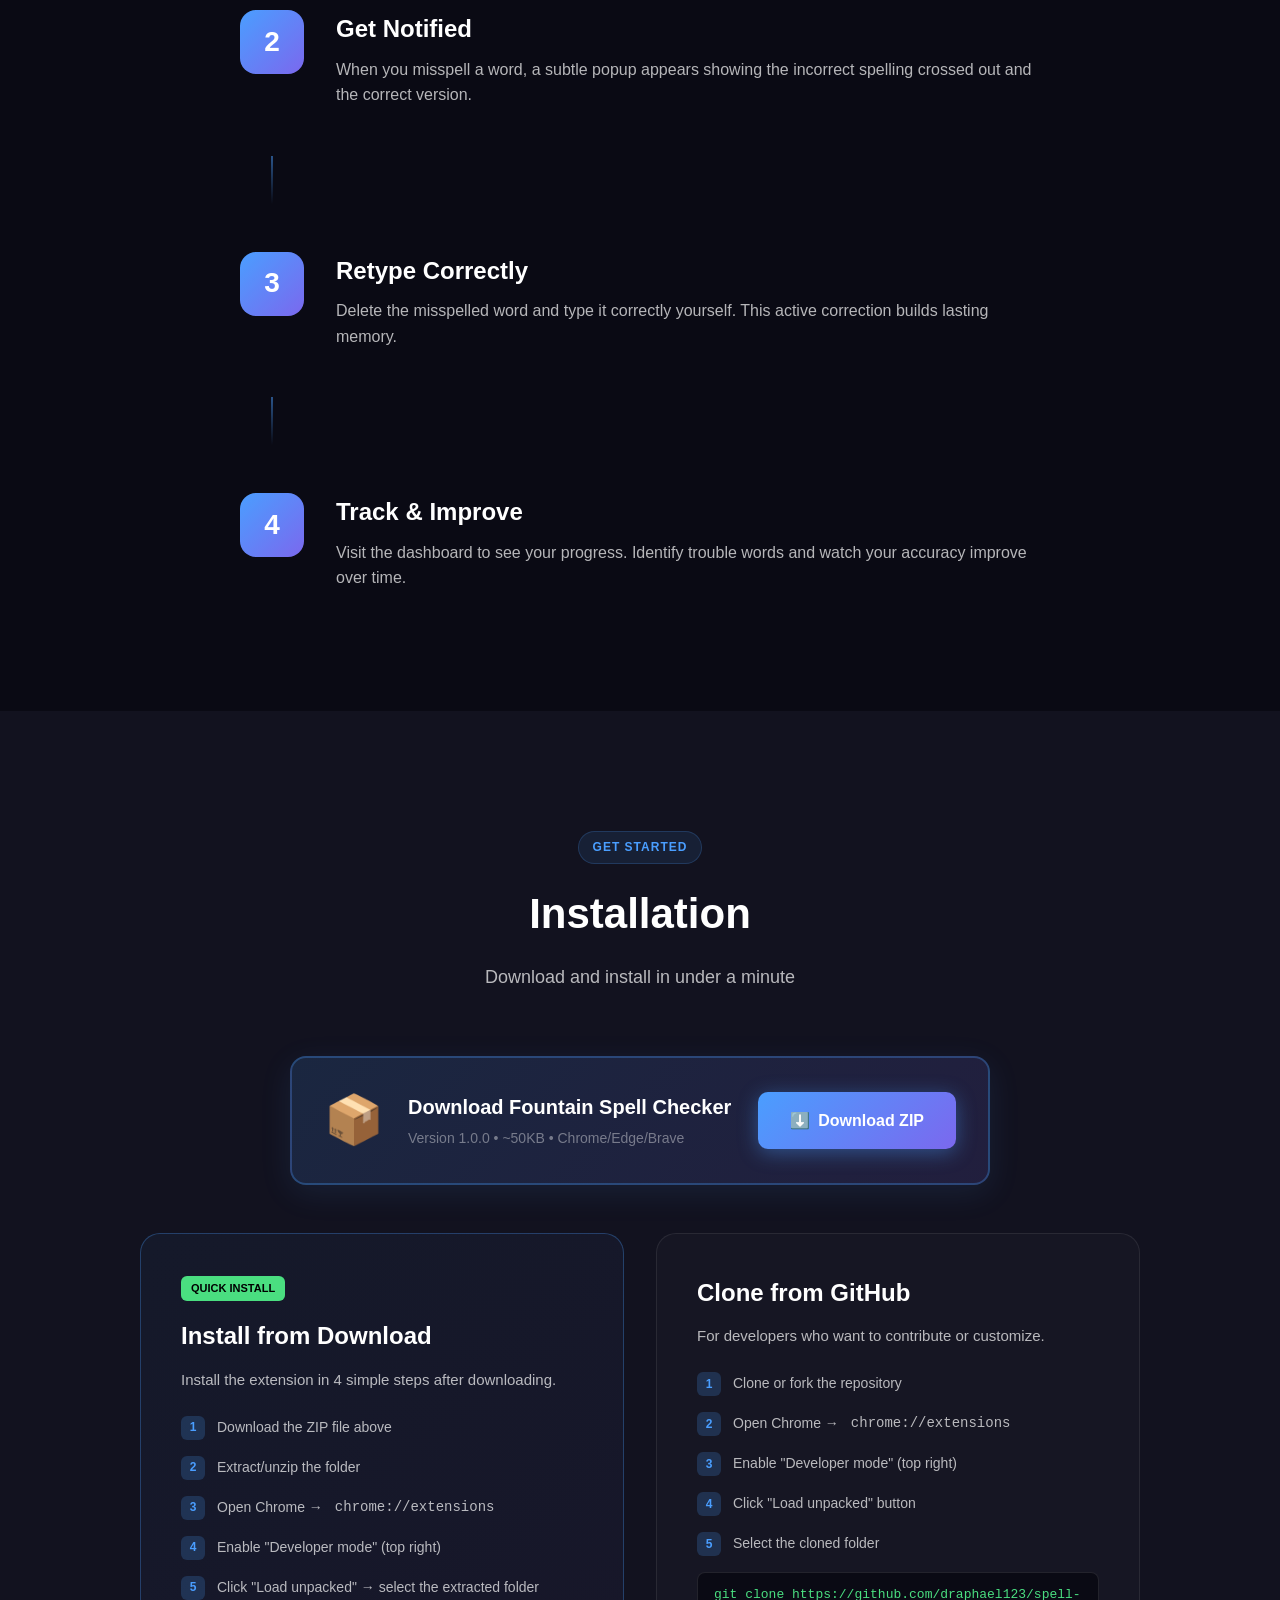
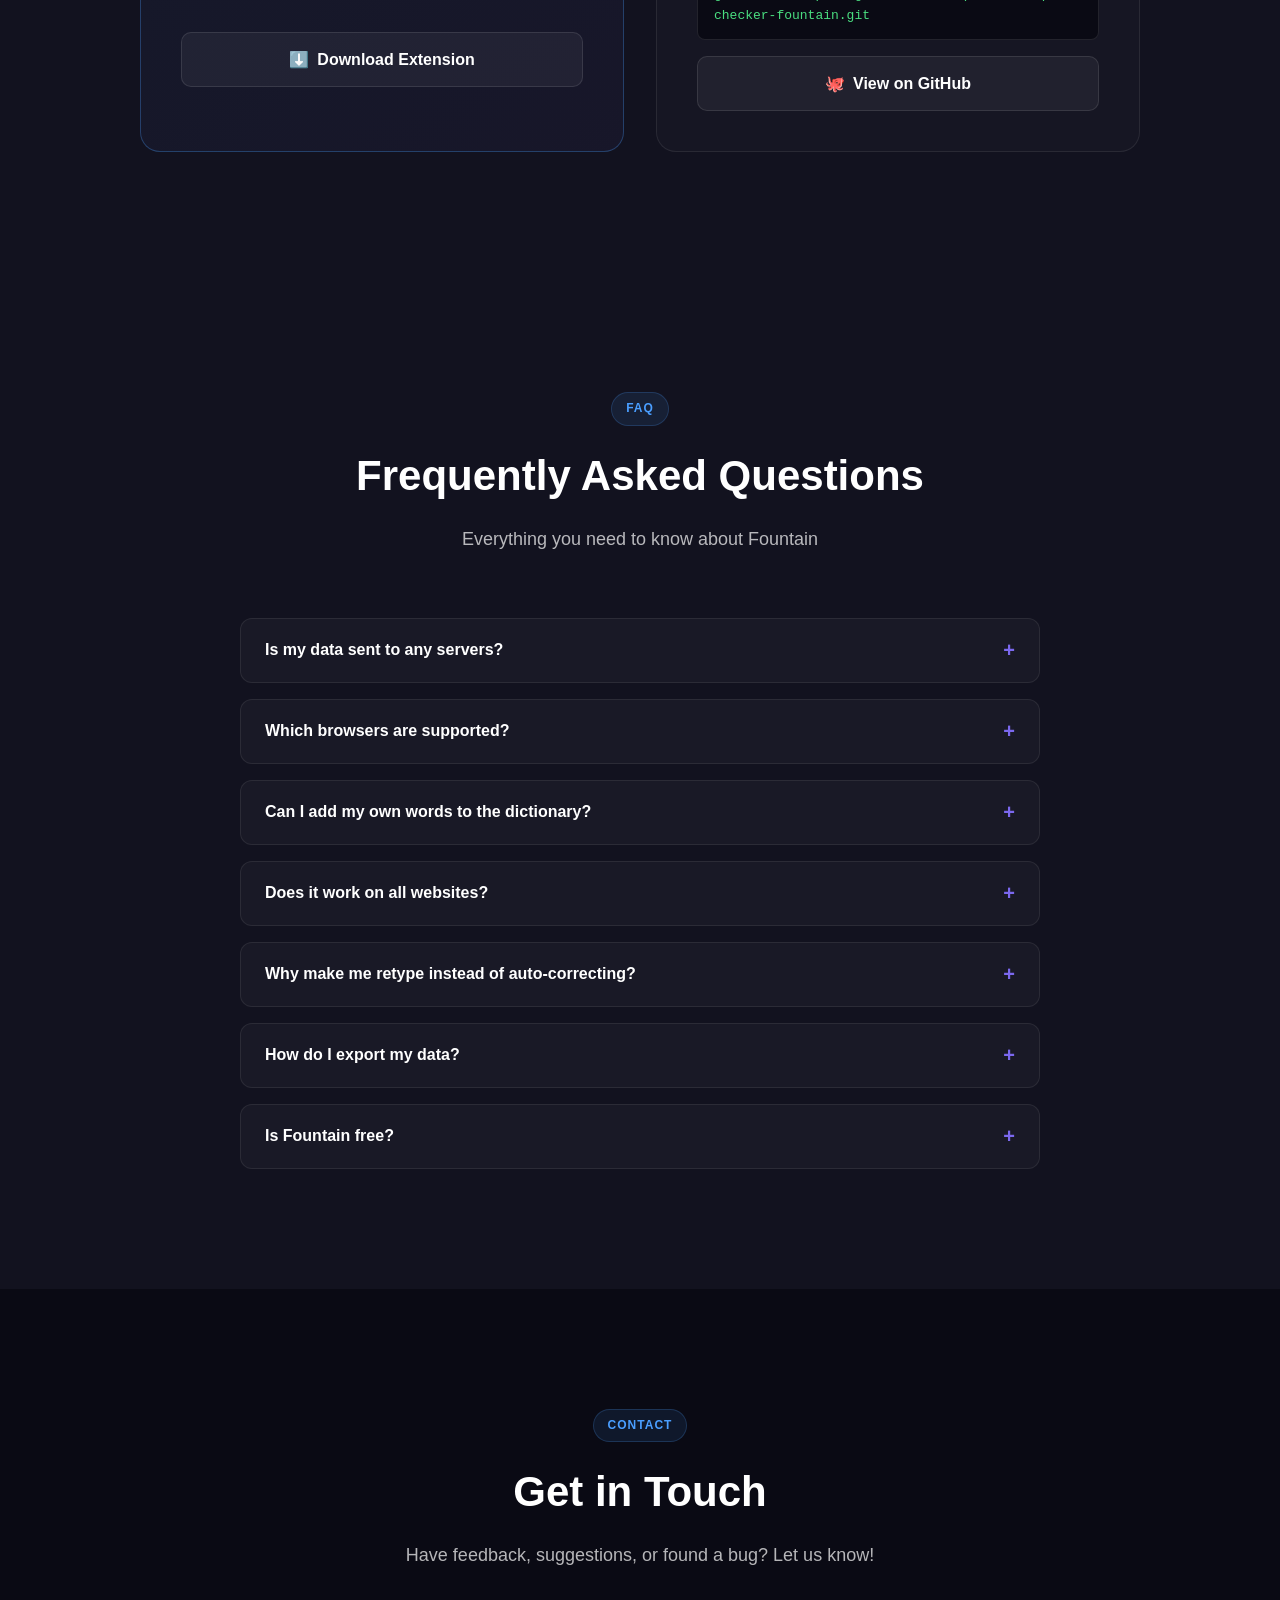
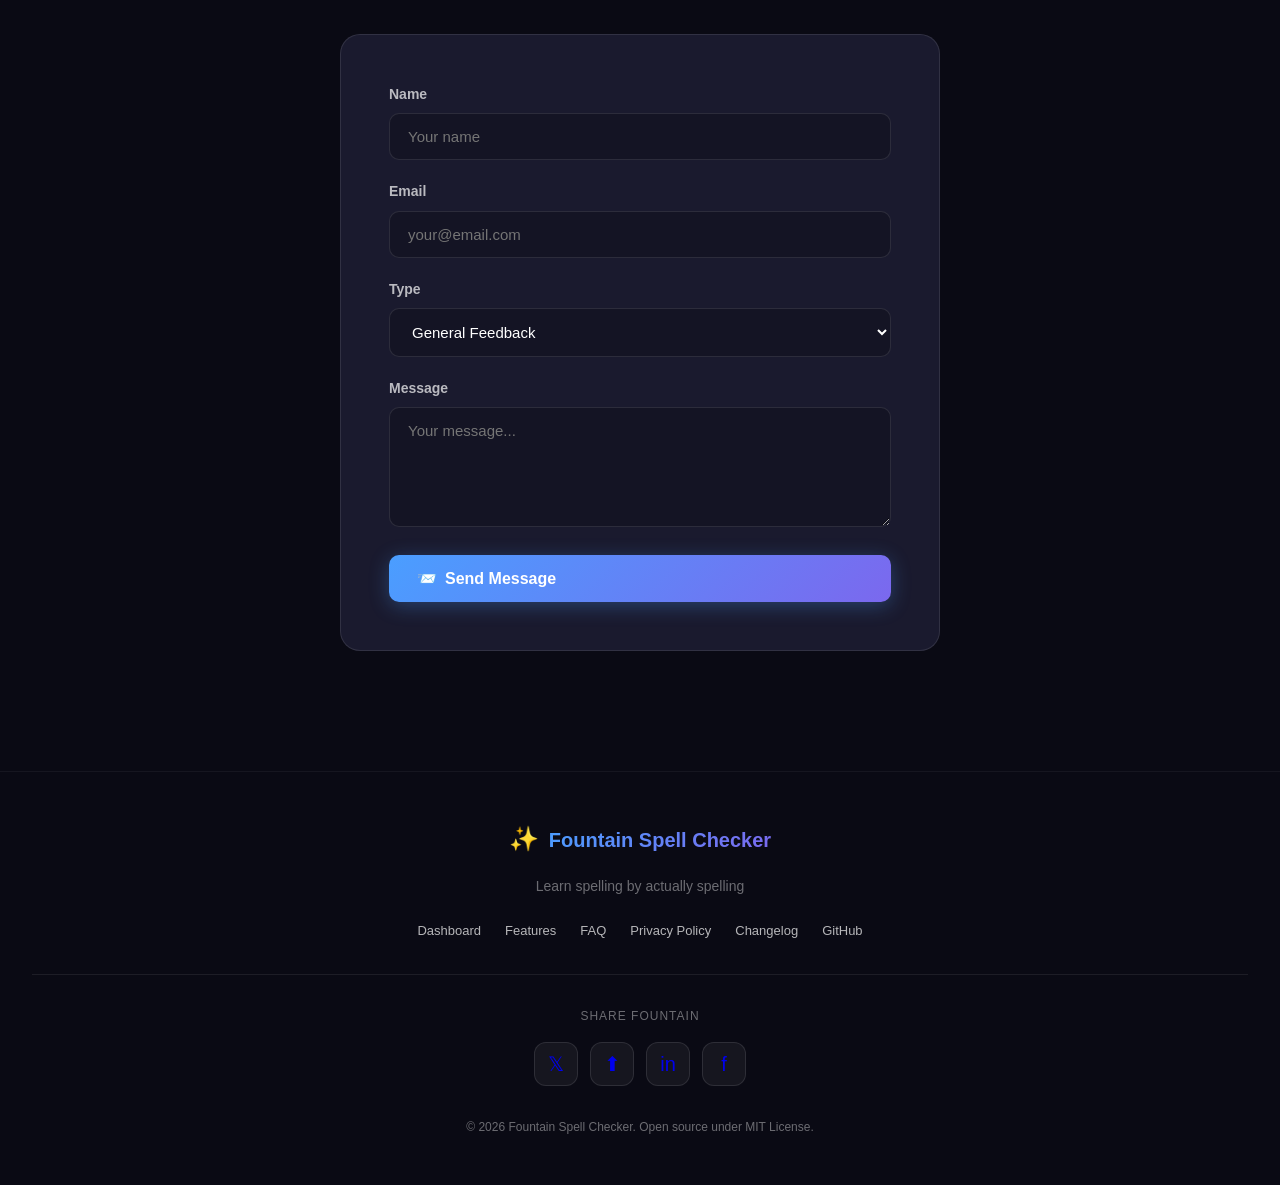
==== commit 7274393b: "Add direct download ZIP and prominent download buttons" ====
--- a/landing.html
+++ b/landing.html
@@ -819,6 +819,51 @@
       background: var(--bg-secondary);
     }
     
+    .download-box {
+      display: flex;
+      align-items: center;
+      gap: 24px;
+      max-width: 700px;
+      margin: 0 auto 48px;
+      padding: 24px 32px;
+      background: linear-gradient(135deg, rgba(74, 158, 255, 0.15), rgba(123, 104, 238, 0.15));
+      border: 2px solid rgba(74, 158, 255, 0.3);
+      border-radius: 16px;
+      box-shadow: 0 8px 32px rgba(74, 158, 255, 0.1);
+    }
+    
+    .download-icon {
+      font-size: 48px;
+      flex-shrink: 0;
+    }
+    
+    .download-content {
+      flex: 1;
+    }
+    
+    .download-title {
+      font-size: 20px;
+      font-weight: 700;
+      margin-bottom: 4px;
+    }
+    
+    .download-version {
+      font-size: 14px;
+      color: var(--text-muted);
+    }
+    
+    .download-btn {
+      flex-shrink: 0;
+      padding: 16px 32px;
+      font-size: 16px;
+      box-shadow: 0 4px 20px rgba(74, 158, 255, 0.4);
+    }
+    
+    .download-btn:hover {
+      transform: translateY(-3px) scale(1.02);
+      box-shadow: 0 8px 32px rgba(74, 158, 255, 0.5);
+    }
+    
     .install-methods {
       display: grid;
       grid-template-columns: repeat(auto-fit, minmax(350px, 1fr));
@@ -1448,6 +1493,16 @@
       
       .theme-toggle {
         display: none;
+      }
+      
+      .download-box {
+        flex-direction: column;
+        text-align: center;
+        padding: 24px;
+      }
+      
+      .download-btn {
+        width: 100%;
       }
     }
   </style>
@@ -1490,11 +1545,11 @@
       </p>
       
       <div class="hero-buttons">
-        <a href="#demo" class="btn btn-primary">
+        <a href="fountain-spell-checker-v1.0.0.zip" download class="btn btn-primary">
+          <span>⬇️</span> Download Extension
+        </a>
+        <a href="#demo" class="btn btn-secondary">
           <span>🎮</span> Try Demo
-        </a>
-        <a href="#installation" class="btn btn-secondary">
-          <span>🚀</span> Install Extension
         </a>
       </div>
       
@@ -1814,43 +1869,59 @@
       <span class="section-label">Get Started</span>
       <h2 class="section-title">Installation</h2>
       <p class="section-subtitle">
-        Choose your preferred installation method
+        Download and install in under a minute
       </p>
     </div>
     
+    <!-- Direct Download Box -->
+    <div class="download-box animate-on-scroll">
+      <div class="download-icon">📦</div>
+      <div class="download-content">
+        <h3 class="download-title">Download Fountain Spell Checker</h3>
+        <p class="download-version">Version 1.0.0 • ~50KB • Chrome/Edge/Brave</p>
+      </div>
+      <a href="fountain-spell-checker-v1.0.0.zip" download class="btn btn-primary download-btn">
+        <span>⬇️</span> Download ZIP
+      </a>
+    </div>
+    
     <div class="install-methods">
       <div class="install-card recommended">
-        <span class="install-badge">Recommended</span>
-        <h3 class="install-title">Chrome Web Store</h3>
+        <span class="install-badge">Quick Install</span>
+        <h3 class="install-title">Install from Download</h3>
         <p class="install-description">
-          The easiest way to install. One click and you're ready to go.
+          Install the extension in 4 simple steps after downloading.
         </p>
         <ul class="install-steps">
-          <li>Visit the Chrome Web Store listing</li>
-          <li>Click "Add to Chrome"</li>
-          <li>Confirm the installation</li>
-          <li>Start typing on any website!</li>
+          <li>Download the ZIP file above</li>
+          <li>Extract/unzip the folder</li>
+          <li>Open Chrome → <code>chrome://extensions</code></li>
+          <li>Enable "Developer mode" (top right)</li>
+          <li>Click "Load unpacked" → select the extracted folder</li>
         </ul>
-        <a href="#" class="btn btn-primary" style="width: 100%; justify-content: center; margin-top: 16px;">
-          <span>🛒</span> View on Chrome Web Store
+        <a href="fountain-spell-checker-v1.0.0.zip" download class="btn btn-secondary" style="width: 100%; justify-content: center; margin-top: 16px;">
+          <span>⬇️</span> Download Extension
         </a>
       </div>
       
       <div class="install-card">
-        <h3 class="install-title">Developer Mode</h3>
+        <h3 class="install-title">Clone from GitHub</h3>
         <p class="install-description">
-          Load the extension directly from source for development or testing.
+          For developers who want to contribute or customize.
         </p>
         <ul class="install-steps">
-          <li>Download or clone the repository</li>
-          <li>Open Chrome and navigate to: <code>chrome://extensions</code></li>
-          <li>Enable "Developer mode" (top right toggle)</li>
+          <li>Clone or fork the repository</li>
+          <li>Open Chrome → <code>chrome://extensions</code></li>
+          <li>Enable "Developer mode" (top right)</li>
           <li>Click "Load unpacked" button</li>
-          <li>Select the extension folder</li>
+          <li>Select the cloned folder</li>
         </ul>
         <div class="install-code">
-          chrome://extensions
+          git clone https://github.com/draphael123/spell-checker-fountain.git
         </div>
+        <a href="https://github.com/draphael123/spell-checker-fountain" target="_blank" class="btn btn-secondary" style="width: 100%; justify-content: center; margin-top: 16px;">
+          <span>🐙</span> View on GitHub
+        </a>
       </div>
     </div>
   </section>
